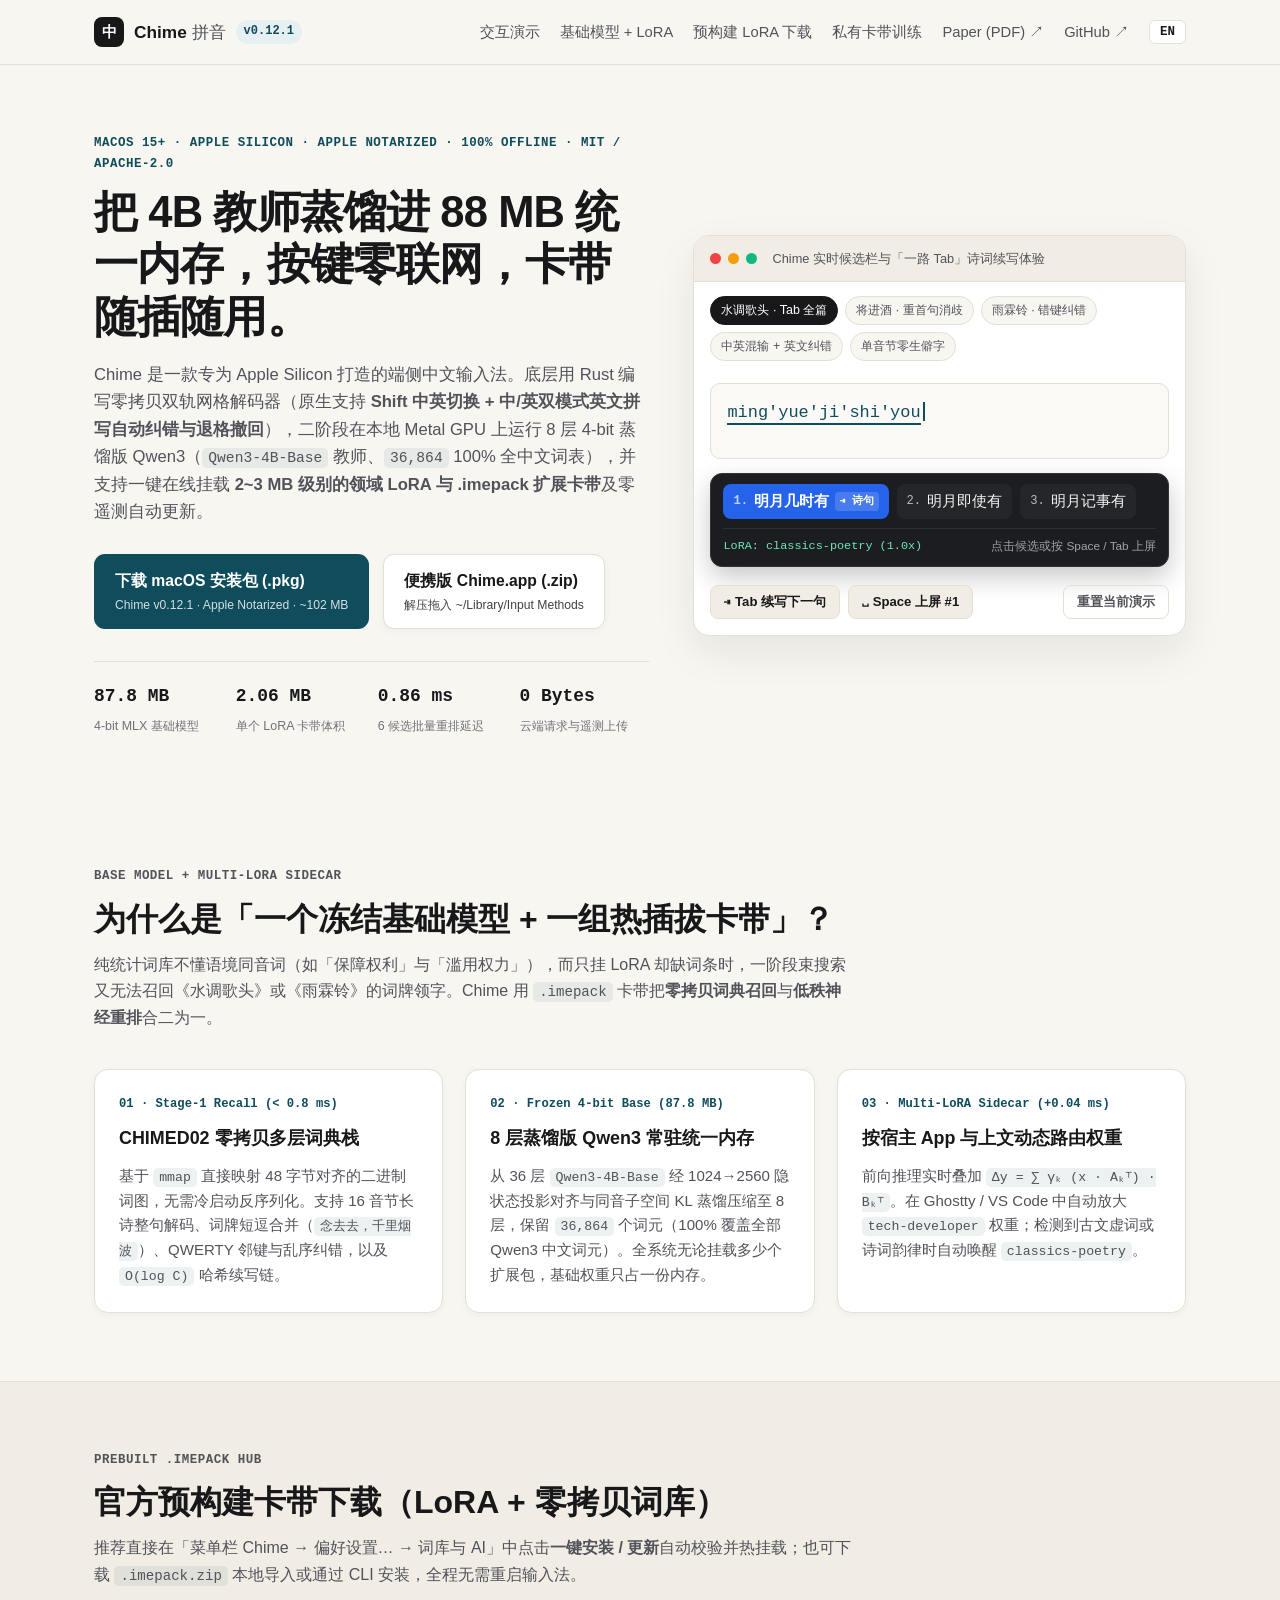
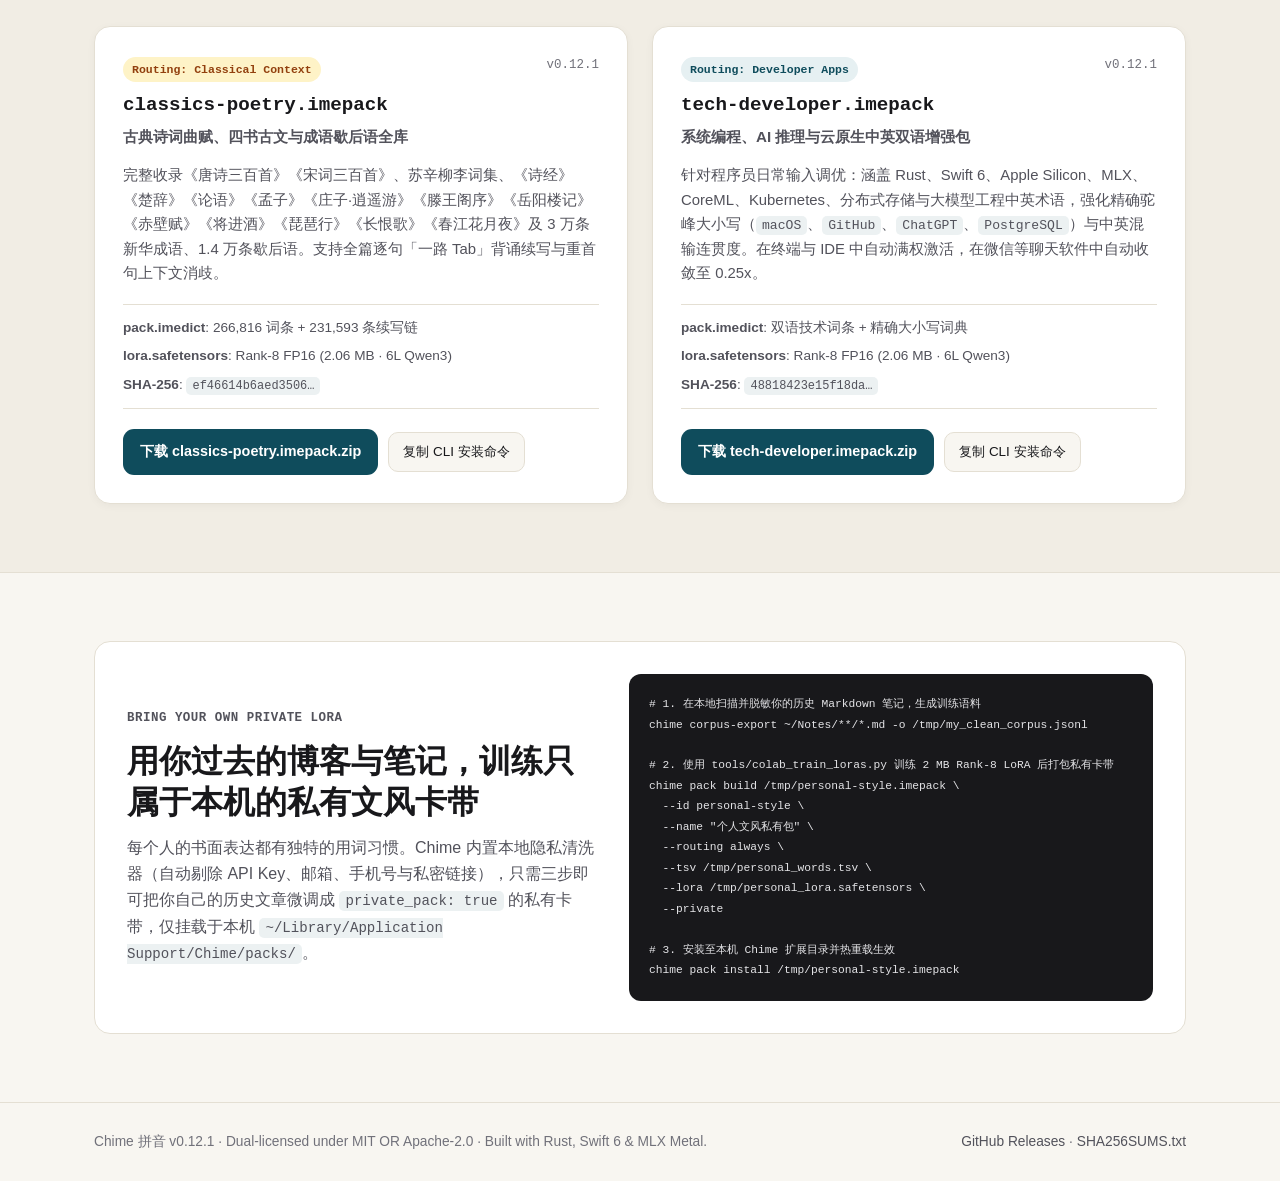
==== site/index.html @ 228d7c03 "fix: align Chime.app async Stage-2 rerank pool with CLI and prevent single-char negative feedback po" ====
<!DOCTYPE html>
<html lang="zh-CN">
<head>
  <meta charset="utf-8" />
  <meta name="viewport" content="width=device-width, initial-scale=1" />
  <title>Chime 拼音 — macOS Apple Silicon 端侧神经输入法与 LoRA 卡带中心</title>
  <meta name="description" content="100% 离线、零遥测的 macOS 15+ Apple Silicon 中文拼音输入法。88 MB 4-bit MLX Qwen3-4B 蒸馏底座（8 层 / 36,864 全中文词表）+ 热插拔 Multi-LoRA 与零拷贝 .imepack 词库卡带。" />
  <link rel="stylesheet" href="styles.css" />
</head>
<body>
  <header class="topbar">
    <div class="container topbar-inner">
      <a class="brand" href="#">
        <span class="brand-badge">中</span>
        <span class="brand-text">Chime <span class="brand-sub">拼音</span></span>
        <span class="version-pill">v0.12.1</span>
      </a>
      <nav class="nav-links">
        <a href="#demo" data-i18n="nav.demo">交互演示</a>
        <a href="#architecture" data-i18n="nav.arch">基础模型 + LoRA</a>
        <a href="#packs" data-i18n="nav.packs">预构建 LoRA 下载</a>
        <a href="#diy" data-i18n="nav.diy">私有卡带训练</a>
        <a href="chime-paper.pdf" target="_blank" rel="noopener">Paper (PDF) ↗</a>
        <a class="gh-link" id="repo-link" href="https://github.com/tyrchen/chime" target="_blank" rel="noopener">GitHub ↗</a>
        <button id="lang-toggle" class="lang-btn" type="button" aria-label="Switch language">EN</button>
      </nav>
    </div>
  </header>

  <main>
    <section class="hero">
      <div class="container hero-grid">
        <div class="hero-copy">
          <p class="eyebrow" data-i18n="hero.eyebrow">macOS 15+ · Apple Silicon · Apple Notarized · 100% Offline · MIT / Apache-2.0</p>
          <h1 data-i18n="hero.title">把 4B 教师蒸馏进 88 MB 统一内存，按键零联网，卡带随插随用。</h1>
          <p class="lead" data-i18n="hero.lead">
            Chime 是一款专为 Apple Silicon 打造的端侧中文输入法。底层用 Rust 编写零拷贝双轨网格解码器（原生支持 <strong>Shift 中英切换 + 中/英双模式英文拼写自动纠错与退格撤回</strong>），二阶段在本地 Metal GPU 上运行 8 层 4-bit 蒸馏版 Qwen3（<code>Qwen3-4B-Base</code> 教师、<code>36,864</code> 100% 全中文词表），并支持一键在线挂载 <strong>2~3 MB 级别的领域 LoRA 与 .imepack 扩展卡带</strong>及零遥测自动更新。
          </p>
          <div class="cta-row">
            <a class="btn btn-primary" id="dl-pkg" href="https://github.com/tyrchen/chime/releases/latest/download/Chime-macos-arm64.pkg">
              <span class="btn-main" data-i18n="hero.dlPkg">下载 macOS 安装包 (.pkg)</span>
              <span class="btn-meta">Chime v0.12.1 · Apple Notarized · ~102 MB</span>
            </a>
            <a class="btn btn-secondary" id="dl-zip" href="https://github.com/tyrchen/chime/releases/latest/download/Chime-macos-arm64.zip">
              <span class="btn-main" data-i18n="hero.dlZip">便携版 Chime.app (.zip)</span>
              <span class="btn-meta" data-i18n="hero.dlZipSub">解压拖入 ~/Library/Input Methods</span>
            </a>
          </div>
          <div class="metrics-strip">
            <div class="metric">
              <span class="metric-val">87.8 MB</span>
              <span class="metric-lbl" data-i18n="m.base">4-bit MLX 基础模型</span>
            </div>
            <div class="metric">
              <span class="metric-val">2.06 MB</span>
              <span class="metric-lbl" data-i18n="m.lora">单个 LoRA 卡带体积</span>
            </div>
            <div class="metric">
              <span class="metric-val">0.86 ms</span>
              <span class="metric-lbl" data-i18n="m.lat">6 候选批量重排延迟</span>
            </div>
            <div class="metric">
              <span class="metric-val">0 Bytes</span>
              <span class="metric-lbl" data-i18n="m.net">云端请求与遥测上传</span>
            </div>
          </div>
        </div>

        <div class="hero-demo-card" id="demo">
          <div class="window-bar">
            <span class="dot dot-red"></span>
            <span class="dot dot-amber"></span>
            <span class="dot dot-green"></span>
            <span class="window-title" data-i18n="demo.winTitle">Chime 实时候选栏与「一路 Tab」诗词续写体验</span>
          </div>
          <div class="preset-row">
            <button class="preset-chip active" data-preset="shuidiao" type="button">水调歌头 · Tab 全篇</button>
            <button class="preset-chip" data-preset="jiangjinjiu" type="button">将进酒 · 重首句消歧</button>
            <button class="preset-chip" data-preset="yulinling" type="button">雨霖铃 · 错键纠错</button>
            <button class="preset-chip" data-preset="codeswitch" type="button">中英混输 + 英文纠错</button>
            <button class="preset-chip" data-preset="singlegen" type="button">单音节零生僻字</button>
          </div>
          <div class="editor-surface">
            <div class="committed-line">
              <span id="demo-committed"></span><span id="demo-preedit" class="inline-preedit"></span><span class="caret"></span>
              <span id="demo-ghost-inline" class="inline-ghost"></span>
            </div>
            <div class="ime-panel" id="ime-panel">
              <div class="ime-candidates" id="ime-candidates"></div>
              <div class="ime-footer">
                <span id="ime-lora-badge" class="lora-active-pill">LoRA: classics-poetry (1.0x)</span>
                <span class="ime-hint" id="ime-hint">按 Space 上屏首项 · 按 Tab 触发诗词整句续写</span>
              </div>
            </div>
          </div>
          <div class="demo-actions">
            <button class="action-key" id="btn-tab" type="button">⇥ Tab 续写下一句</button>
            <button class="action-key" id="btn-space" type="button">␣ Space 上屏 #1</button>
            <button class="action-key subtle" id="btn-reset" type="button" data-i18n="demo.reset">重置当前演示</button>
          </div>
        </div>
      </div>
    </section>

    <section class="section" id="architecture">
      <div class="container">
        <div class="section-header">
          <p class="eyebrow" data-i18n="arch.eyebrow">Base Model + Multi-LoRA Sidecar</p>
          <h2 data-i18n="arch.title">为什么是「一个冻结基础模型 + 一组热插拔卡带」？</h2>
          <p data-i18n="arch.desc">
            纯统计词库不懂语境同音词（如「保障权利」与「滥用权力」），而只挂 LoRA 却缺词条时，一阶段束搜索又无法召回《水调歌头》或《雨霖铃》的词牌领字。Chime 用 <code>.imepack</code> 卡带把<strong>零拷贝词典召回</strong>与<strong>低秩神经重排</strong>合二为一。
          </p>
        </div>

        <div class="arch-grid">
          <article class="arch-card">
            <div class="arch-step">01 · Stage-1 Recall (&lt; 0.8 ms)</div>
            <h3 data-i18n="arch.c1Title">CHIMED02 零拷贝多层词典栈</h3>
            <p data-i18n="arch.c1Body">
              基于 <code>mmap</code> 直接映射 48 字节对齐的二进制词图，无需冷启动反序列化。支持 16 音节长诗整句解码、词牌短逗合并（<code>念去去，千里烟波</code>）、QWERTY 邻键与乱序纠错，以及 <code>O(log C)</code> 哈希续写链。
            </p>
          </article>
          <article class="arch-card">
            <div class="arch-step">02 · Frozen 4-bit Base (87.8 MB)</div>
            <h3 data-i18n="arch.c2Title">8 层蒸馏版 Qwen3 常驻统一内存</h3>
            <p data-i18n="arch.c2Body">
              从 36 层 <code>Qwen3-4B-Base</code> 经 1024→2560 隐状态投影对齐与同音子空间 KL 蒸馏压缩至 8 层，保留 <code>36,864</code> 个词元（100% 覆盖全部 Qwen3 中文词元）。全系统无论挂载多少个扩展包，基础权重只占一份内存。
            </p>
          </article>
          <article class="arch-card">
            <div class="arch-step">03 · Multi-LoRA Sidecar (+0.04 ms)</div>
            <h3 data-i18n="arch.c3Title">按宿主 App 与上文动态路由权重</h3>
            <p data-i18n="arch.c3Body">
              前向推理实时叠加 <code>Δy = ∑ γₖ (x · Aₖᵀ) · Bₖᵀ</code>。在 Ghostty / VS Code 中自动放大 <code>tech-developer</code> 权重；检测到古文虚词或诗词韵律时自动唤醒 <code>classics-poetry</code>。
            </p>
          </article>
        </div>
      </div>
    </section>

    <section class="section section-alt" id="packs">
      <div class="container">
        <div class="section-header">
          <p class="eyebrow" data-i18n="packs.eyebrow">Prebuilt .imepack Hub</p>
          <h2 data-i18n="packs.title">官方预构建卡带下载（LoRA + 零拷贝词库）</h2>
          <p data-i18n="packs.desc">
            推荐直接在「菜单栏 Chime → 偏好设置… → 词库与 AI」中点击<strong>一键安装 / 更新</strong>自动校验并热挂载；也可下载 <code>.imepack.zip</code> 本地导入或通过 CLI 安装，全程无需重启输入法。
          </p>
        </div>

        <div class="pack-grid">
          <article class="pack-card">
            <div class="pack-top">
              <div>
                <span class="routing-tag routing-classical">Routing: Classical Context</span>
                <h3>classics-poetry.imepack</h3>
                <p class="pack-subtitle" data-i18n="p1.sub">古典诗词曲赋、四书古文与成语歇后语全库</p>
              </div>
              <span class="pack-version">v0.12.1</span>
            </div>
            <p class="pack-body" data-i18n="p1.body">
              完整收录《唐诗三百首》《宋词三百首》、苏辛柳李词集、《诗经》《楚辞》《论语》《孟子》《庄子·逍遥游》《滕王阁序》《岳阳楼记》《赤壁赋》《将进酒》《琵琶行》《长恨歌》《春江花月夜》及 3 万条新华成语、1.4 万条歇后语。支持全篇逐句「一路 Tab」背诵续写与重首句上下文消歧。
            </p>
            <ul class="pack-specs">
              <li><strong>pack.imedict</strong>: 266,816 词条 + 231,593 条续写链</li>
              <li><strong>lora.safetensors</strong>: Rank-8 FP16 (2.06 MB · 6L Qwen3)</li>
              <li><strong>SHA-256</strong>: <code id="sha-classics">见发布页 SHA256SUMS.txt</code></li>
            </ul>
            <div class="pack-footer">
              <a class="btn btn-primary btn-sm" href="https://github.com/tyrchen/chime/releases/latest/download/classics-poetry.imepack.zip" data-i18n="packs.dlClassics">
                下载 classics-poetry.imepack.zip
              </a>
              <button class="copy-cmd-btn" data-cmd="chime pack install ~/Downloads/classics-poetry.imepack.zip" type="button">复制 CLI 安装命令</button>
            </div>
          </article>

          <article class="pack-card">
            <div class="pack-top">
              <div>
                <span class="routing-tag routing-dev">Routing: Developer Apps</span>
                <h3>tech-developer.imepack</h3>
                <p class="pack-subtitle" data-i18n="p2.sub">系统编程、AI 推理与云原生中英双语增强包</p>
              </div>
              <span class="pack-version">v0.12.1</span>
            </div>
            <p class="pack-body" data-i18n="p2.body">
              针对程序员日常输入调优：涵盖 Rust、Swift 6、Apple Silicon、MLX、CoreML、Kubernetes、分布式存储与大模型工程中英术语，强化精确驼峰大小写（<code>macOS</code>、<code>GitHub</code>、<code>ChatGPT</code>、<code>PostgreSQL</code>）与中英混输连贯度。在终端与 IDE 中自动满权激活，在微信等聊天软件中自动收敛至 0.25x。
            </p>
            <ul class="pack-specs">
              <li><strong>pack.imedict</strong>: 双语技术词条 + 精确大小写词典</li>
              <li><strong>lora.safetensors</strong>: Rank-8 FP16 (2.06 MB · 6L Qwen3)</li>
              <li><strong>SHA-256</strong>: <code id="sha-tech">见发布页 SHA256SUMS.txt</code></li>
            </ul>
            <div class="pack-footer">
              <a class="btn btn-primary btn-sm" href="https://github.com/tyrchen/chime/releases/latest/download/tech-developer.imepack.zip" data-i18n="packs.dlTech">
                下载 tech-developer.imepack.zip
              </a>
              <button class="copy-cmd-btn" data-cmd="chime pack install ~/Downloads/tech-developer.imepack.zip" type="button">复制 CLI 安装命令</button>
            </div>
          </article>
        </div>
      </div>
    </section>

    <section class="section" id="diy">
      <div class="container">
        <div class="diy-box">
          <div class="diy-copy">
            <p class="eyebrow" data-i18n="diy.eyebrow">Bring Your Own Private LoRA</p>
            <h2 data-i18n="diy.title">用你过去的博客与笔记，训练只属于本机的私有文风卡带</h2>
            <p data-i18n="diy.desc">
              每个人的书面表达都有独特的用词习惯。Chime 内置本地隐私清洗器（自动剔除 API Key、邮箱、手机号与私密链接），只需三步即可把你自己的历史文章微调成 <code>private_pack: true</code> 的私有卡带，仅挂载于本机 <code>~/Library/Application Support/Chime/packs/</code>。
            </p>
          </div>
          <pre class="code-block"><code># 1. 在本地扫描并脱敏你的历史 Markdown 笔记，生成训练语料
chime corpus-export ~/Notes/**/*.md -o /tmp/my_clean_corpus.jsonl

# 2. 使用 tools/colab_train_loras.py 训练 2 MB Rank-8 LoRA 后打包私有卡带
chime pack build /tmp/personal-style.imepack \
  --id personal-style \
  --name "个人文风私有包" \
  --routing always \
  --tsv /tmp/personal_words.tsv \
  --lora /tmp/personal_lora.safetensors \
  --private

# 3. 安装至本机 Chime 扩展目录并热重载生效
chime pack install /tmp/personal-style.imepack</code></pre>
        </div>
      </div>
    </section>
  </main>

  <footer class="footer">
    <div class="container footer-inner">
      <p>Chime 拼音 v0.12.1 · Dual-licensed under MIT OR Apache-2.0 · Built with Rust, Swift 6 &amp; MLX Metal.</p>
      <p class="footer-links">
        <a href="https://github.com/tyrchen/chime/releases" target="_blank" rel="noopener">GitHub Releases</a>
        <span>·</span>
        <a href="https://github.com/tyrchen/chime/releases/latest/download/SHA256SUMS.txt" target="_blank" rel="noopener">SHA256SUMS.txt</a>
      </p>
    </div>
  </footer>

  <script src="app.js"></script>
</body>
</html>
---- site/styles.css ----
:root {
  --bg: #f8f6f1;
  --surface: #ffffff;
  --surface-alt: #f1ede4;
  --ink: #18181b;
  --ink-muted: #52525b;
  --ink-faint: #71717a;
  --border: #e4dfd3;
  --accent: #0f4c5c;
  --accent-hover: #0a3844;
  --accent-soft: #e6f0f2;
  --amber-soft: #fef3c7;
  --amber-ink: #92400e;
  --panel-bg: #1c1d21;
  --panel-border: #32343c;
  --panel-hi: #2563eb;
  --radius: 14px;
  --shadow-sm: 0 2px 8px rgba(24, 24, 27, 0.04);
  --shadow-md: 0 16px 40px rgba(24, 24, 27, 0.08);
  --font-sans: -apple-system, BlinkMacSystemFont, "PingFang SC", "Hiragino Sans GB", "Noto Sans CJK SC", "Inter", sans-serif;
  --font-mono: ui-monospace, "SF Mono", Menlo, Monaco, Consolas, monospace;
}

* {
  box-sizing: border-box;
  margin: 0;
  padding: 0;
}

html {
  scroll-behavior: smooth;
}

body {
  font-family: var(--font-sans);
  background: var(--bg);
  color: var(--ink);
  line-height: 1.65;
  -webkit-font-smoothing: antialiased;
}

.container {
  max-width: 1140px;
  margin: 0 auto;
  padding: 0 24px;
}

/* Header */
.topbar {
  position: sticky;
  top: 0;
  z-index: 40;
  background: rgba(248, 246, 241, 0.88);
  backdrop-filter: blur(14px);
  border-bottom: 1px solid var(--border);
}

.topbar-inner {
  display: flex;
  align-items: center;
  justify-content: space-between;
  height: 64px;
}

.brand {
  display: inline-flex;
  align-items: center;
  gap: 10px;
  text-decoration: none;
  color: var(--ink);
  font-weight: 700;
  font-size: 1.08rem;
}

.brand-badge {
  display: inline-flex;
  align-items: center;
  justify-content: center;
  width: 30px;
  height: 30px;
  border-radius: 8px;
  background: var(--ink);
  color: #fff;
  font-size: 0.92rem;
  font-weight: 600;
}

.brand-sub {
  font-weight: 500;
  color: var(--ink-muted);
}

.version-pill {
  font-family: var(--font-mono);
  font-size: 0.75rem;
  font-weight: 600;
  padding: 2px 8px;
  border-radius: 999px;
  background: var(--accent-soft);
  color: var(--accent);
}

.nav-links {
  display: flex;
  align-items: center;
  gap: 20px;
}

.nav-links a {
  text-decoration: none;
  color: var(--ink-muted);
  font-size: 0.92rem;
  font-weight: 500;
  transition: color 0.15s ease;
}

.nav-links a:hover {
  color: var(--ink);
}

.lang-btn {
  font-family: var(--font-mono);
  font-size: 0.78rem;
  font-weight: 600;
  padding: 4px 10px;
  border-radius: 6px;
  border: 1px solid var(--border);
  background: var(--surface);
  color: var(--ink);
  cursor: pointer;
}

/* Hero */
.hero {
  padding: 68px 0 60px;
}

.hero-grid {
  display: grid;
  grid-template-columns: 1.06fr 0.94fr;
  gap: 44px;
  align-items: center;
}

.eyebrow {
  font-family: var(--font-mono);
  font-size: 0.78rem;
  letter-spacing: 0.04em;
  text-transform: uppercase;
  color: var(--accent);
  font-weight: 600;
  margin-bottom: 12px;
}

h1 {
  font-size: clamp(2rem, 3.4vw, 2.75rem);
  line-height: 1.2;
  letter-spacing: -0.02em;
  margin-bottom: 18px;
}

.lead {
  font-size: 1.04rem;
  color: var(--ink-muted);
  margin-bottom: 28px;
}

.cta-row {
  display: flex;
  flex-wrap: wrap;
  gap: 14px;
  margin-bottom: 32px;
}

.btn {
  display: inline-flex;
  flex-direction: column;
  align-items: flex-start;
  text-decoration: none;
  padding: 13px 20px;
  border-radius: 11px;
  transition: transform 0.12s ease, background-color 0.15s ease;
  border: 1px solid transparent;
}

.btn:hover {
  transform: translateY(-1px);
}

.btn-primary {
  background: var(--accent);
  color: #ffffff;
}

.btn-primary:hover {
  background: var(--accent-hover);
}

.btn-secondary {
  background: var(--surface);
  color: var(--ink);
  border-color: var(--border);
  box-shadow: var(--shadow-sm);
}

.btn-sm {
  padding: 10px 16px;
  font-size: 0.9rem;
  font-weight: 600;
}

.btn-main {
  font-weight: 600;
  font-size: 0.98rem;
}

.btn-meta {
  font-size: 0.76rem;
  opacity: 0.82;
  margin-top: 2px;
}

.metrics-strip {
  display: grid;
  grid-template-columns: repeat(4, 1fr);
  gap: 12px;
  padding-top: 20px;
  border-top: 1px solid var(--border);
}

.metric-val {
  display: block;
  font-family: var(--font-mono);
  font-size: 1.12rem;
  font-weight: 700;
  color: var(--ink);
}

.metric-lbl {
  font-size: 0.78rem;
  color: var(--ink-faint);
}

/* Interactive Demo Card */
.hero-demo-card {
  background: var(--surface);
  border: 1px solid var(--border);
  border-radius: 16px;
  box-shadow: var(--shadow-md);
  overflow: hidden;
}

.window-bar {
  display: flex;
  align-items: center;
  gap: 7px;
  padding: 12px 16px;
  background: var(--surface-alt);
  border-bottom: 1px solid var(--border);
}

.dot {
  width: 11px;
  height: 11px;
  border-radius: 50%;
}

.dot-red { background: #ef4444; }
.dot-amber { background: #f59e0b; }
.dot-green { background: #10b981; }

.window-title {
  margin-left: 8px;
  font-size: 0.8rem;
  color: var(--ink-muted);
  font-weight: 500;
}

.preset-row {
  display: flex;
  flex-wrap: wrap;
  gap: 7px;
  padding: 14px 16px 8px;
}

.preset-chip {
  font-size: 0.78rem;
  padding: 5px 10px;
  border-radius: 999px;
  border: 1px solid var(--border);
  background: var(--bg);
  color: var(--ink-muted);
  cursor: pointer;
  font-weight: 500;
}

.preset-chip.active {
  background: var(--ink);
  color: #fff;
  border-color: var(--ink);
}

.editor-surface {
  padding: 14px 16px 18px;
}

.committed-line {
  min-height: 76px;
  padding: 14px 16px;
  border-radius: 10px;
  background: #faf9f6;
  border: 1px solid var(--border);
  font-size: 1.06rem;
  line-height: 1.7;
  margin-bottom: 14px;
}

.inline-preedit {
  font-family: var(--font-mono);
  color: var(--accent);
  border-bottom: 2px solid var(--accent);
  padding-bottom: 1px;
}

.caret {
  display: inline-block;
  width: 2px;
  height: 1.1em;
  background: var(--accent);
  vertical-align: text-bottom;
  margin-left: 2px;
  animation: blink 1.05s steps(2, start) infinite;
}

@keyframes blink {
  to { visibility: hidden; }
}

.inline-ghost {
  color: #9ca3af;
  font-size: 0.96rem;
  margin-left: 4px;
}

/* Native-style dark macOS candidate panel */
.ime-panel {
  background: var(--panel-bg);
  border: 1px solid var(--panel-border);
  border-radius: 12px;
  padding: 10px 12px;
  color: #f4f4f5;
  box-shadow: 0 10px 26px rgba(0, 0, 0, 0.22);
}

.ime-candidates {
  display: flex;
  flex-wrap: wrap;
  gap: 8px;
  align-items: center;
}

.cand-pill {
  display: inline-flex;
  align-items: center;
  gap: 6px;
  padding: 5px 10px;
  border-radius: 8px;
  font-size: 0.94rem;
  background: rgba(255, 255, 255, 0.04);
}

.cand-pill.active {
  background: var(--panel-hi);
  color: #ffffff;
  font-weight: 600;
}

.cand-idx {
  font-family: var(--font-mono);
  font-size: 0.76rem;
  opacity: 0.72;
}

.cand-tag {
  font-family: var(--font-mono);
  font-size: 0.68rem;
  padding: 1px 5px;
  border-radius: 4px;
  background: rgba(255, 255, 255, 0.16);
}

.ime-footer {
  display: flex;
  justify-content: space-between;
  align-items: center;
  margin-top: 9px;
  padding-top: 8px;
  border-top: 1px solid rgba(255, 255, 255, 0.08);
  font-size: 0.74rem;
  color: #a1a1aa;
}

.lora-active-pill {
  font-family: var(--font-mono);
  color: #6ee7b7;
}

.demo-actions {
  display: flex;
  gap: 8px;
  padding: 0 16px 16px;
}

.action-key {
  font-family: var(--font-sans);
  font-size: 0.82rem;
  font-weight: 600;
  padding: 7px 13px;
  border-radius: 8px;
  border: 1px solid var(--border);
  background: var(--surface-alt);
  color: var(--ink);
  cursor: pointer;
}

.action-key:hover {
  background: #e5dfd2;
}

.action-key.subtle {
  margin-left: auto;
  background: transparent;
  color: var(--ink-muted);
}

/* Sections */
.section {
  padding: 68px 0;
}

.section-alt {
  background: var(--surface-alt);
  border-top: 1px solid var(--border);
  border-bottom: 1px solid var(--border);
}

.section-header {
  max-width: 760px;
  margin-bottom: 38px;
}

h2 {
  font-size: clamp(1.55rem, 2.5vw, 2.05rem);
  line-height: 1.28;
  margin-bottom: 12px;
}

.section-header p {
  color: var(--ink-muted);
}

code {
  font-family: var(--font-mono);
  font-size: 0.88em;
  background: rgba(15, 76, 92, 0.08);
  padding: 2px 6px;
  border-radius: 5px;
}

.arch-grid {
  display: grid;
  grid-template-columns: repeat(3, 1fr);
  gap: 22px;
}

.arch-card {
  background: var(--surface);
  border: 1px solid var(--border);
  border-radius: var(--radius);
  padding: 24px;
  box-shadow: var(--shadow-sm);
}

.arch-step {
  font-family: var(--font-mono);
  font-size: 0.76rem;
  font-weight: 600;
  color: var(--accent);
  margin-bottom: 10px;
}

.arch-card h3 {
  font-size: 1.12rem;
  margin-bottom: 10px;
}

.arch-card p {
  font-size: 0.94rem;
  color: var(--ink-muted);
}

/* Pack Hub */
.pack-grid {
  display: grid;
  grid-template-columns: repeat(2, 1fr);
  gap: 24px;
}

.pack-card {
  background: var(--surface);
  border: 1px solid var(--border);
  border-radius: 16px;
  padding: 28px;
  display: flex;
  flex-direction: column;
  justify-content: space-between;
  box-shadow: var(--shadow-sm);
}

.pack-top {
  display: flex;
  justify-content: space-between;
  align-items: flex-start;
  margin-bottom: 14px;
}

.routing-tag {
  display: inline-block;
  font-family: var(--font-mono);
  font-size: 0.72rem;
  font-weight: 600;
  padding: 3px 9px;
  border-radius: 999px;
  margin-bottom: 8px;
}

.routing-classical {
  background: var(--amber-soft);
  color: var(--amber-ink);
}

.routing-dev {
  background: var(--accent-soft);
  color: var(--accent);
}

.pack-card h3 {
  font-family: var(--font-mono);
  font-size: 1.2rem;
}

.pack-subtitle {
  font-size: 0.95rem;
  font-weight: 600;
  color: var(--ink-muted);
  margin-top: 2px;
}

.pack-version {
  font-family: var(--font-mono);
  font-size: 0.78rem;
  color: var(--ink-faint);
}

.pack-body {
  font-size: 0.93rem;
  color: var(--ink-muted);
  margin-bottom: 18px;
}

.pack-specs {
  list-style: none;
  border-top: 1px solid var(--border);
  border-bottom: 1px solid var(--border);
  padding: 12px 0;
  margin-bottom: 20px;
  font-size: 0.85rem;
  color: var(--ink-muted);
}

.pack-specs li + li {
  margin-top: 6px;
}

.pack-footer {
  display: flex;
  flex-wrap: wrap;
  gap: 10px;
  align-items: center;
}

.copy-cmd-btn {
  font-family: var(--font-sans);
  font-size: 0.84rem;
  font-weight: 500;
  padding: 10px 14px;
  border-radius: 10px;
  border: 1px solid var(--border);
  background: var(--bg);
  color: var(--ink);
  cursor: pointer;
}

/* DIY Box */
.diy-box {
  background: var(--surface);
  border: 1px solid var(--border);
  border-radius: 16px;
  padding: 32px;
  display: grid;
  grid-template-columns: 0.95fr 1.05fr;
  gap: 28px;
  align-items: center;
}

.diy-copy p {
  color: var(--ink-muted);
}

.code-block {
  background: #18181b;
  color: #e4e4e7;
  padding: 20px;
  border-radius: 12px;
  overflow-x: auto;
  font-family: var(--font-mono);
  font-size: 0.8rem;
  line-height: 1.6;
}

.code-block code {
  background: none;
  padding: 0;
  color: inherit;
}

.footer {
  border-top: 1px solid var(--border);
  padding: 28px 0;
  font-size: 0.86rem;
  color: var(--ink-faint);
}

.footer-inner {
  display: flex;
  justify-content: space-between;
  flex-wrap: wrap;
  gap: 12px;
}

.footer-links a {
  color: var(--ink-muted);
  text-decoration: none;
}

@media (max-width: 920px) {
  .hero-grid,
  .arch-grid,
  .pack-grid,
  .diy-box {
    grid-template-columns: 1fr;
  }
  .metrics-strip {
    grid-template-columns: repeat(2, 1fr);
  }
  .nav-links a:not(.gh-link) {
    display: none;
  }
}
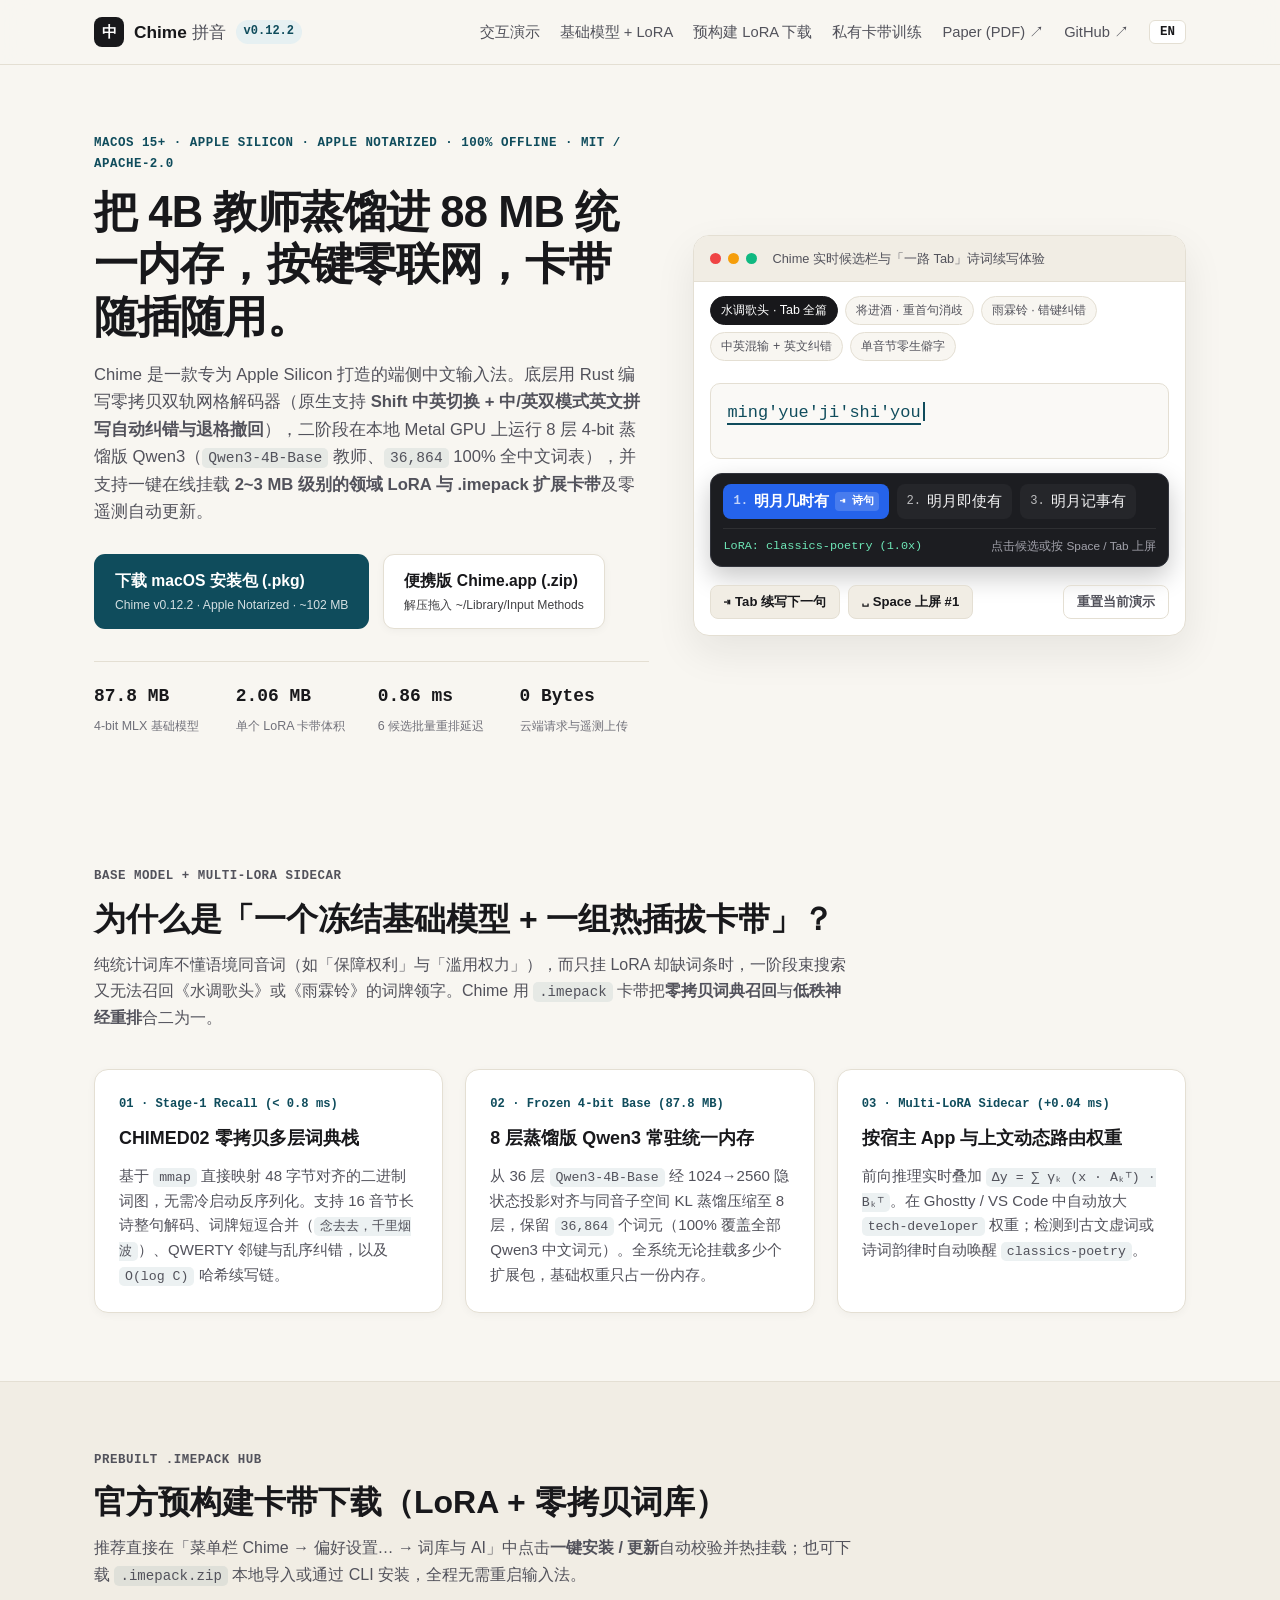
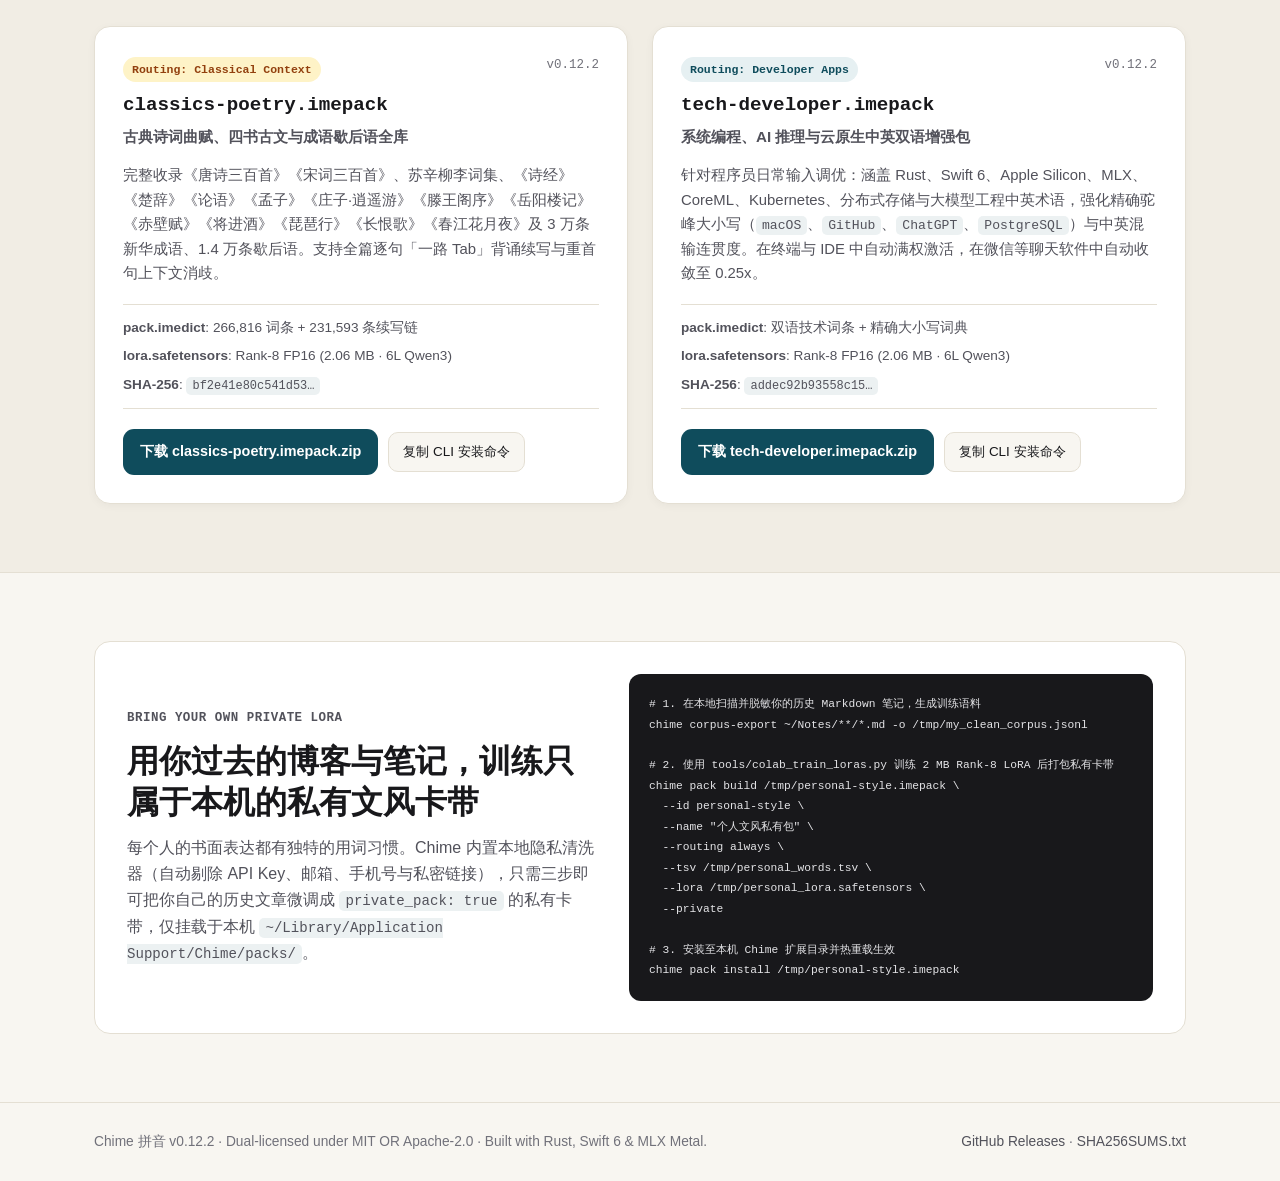
==== commit 1ce410e3: "fix: coalesce async GPU rerank queue, bound internal habit boost, and allow classifier-NP adverbs (v" ====
--- a/site/index.html
+++ b/site/index.html
@@ -13,7 +13,7 @@
       <a class="brand" href="#">
         <span class="brand-badge">中</span>
         <span class="brand-text">Chime <span class="brand-sub">拼音</span></span>
-        <span class="version-pill">v0.12.1</span>
+        <span class="version-pill">v0.12.2</span>
       </a>
       <nav class="nav-links">
         <a href="#demo" data-i18n="nav.demo">交互演示</a>
@@ -39,7 +39,7 @@
           <div class="cta-row">
             <a class="btn btn-primary" id="dl-pkg" href="https://github.com/tyrchen/chime/releases/latest/download/Chime-macos-arm64.pkg">
               <span class="btn-main" data-i18n="hero.dlPkg">下载 macOS 安装包 (.pkg)</span>
-              <span class="btn-meta">Chime v0.12.1 · Apple Notarized · ~102 MB</span>
+              <span class="btn-meta">Chime v0.12.2 · Apple Notarized · ~102 MB</span>
             </a>
             <a class="btn btn-secondary" id="dl-zip" href="https://github.com/tyrchen/chime/releases/latest/download/Chime-macos-arm64.zip">
               <span class="btn-main" data-i18n="hero.dlZip">便携版 Chime.app (.zip)</span>
@@ -156,7 +156,7 @@
                 <h3>classics-poetry.imepack</h3>
                 <p class="pack-subtitle" data-i18n="p1.sub">古典诗词曲赋、四书古文与成语歇后语全库</p>
               </div>
-              <span class="pack-version">v0.12.1</span>
+              <span class="pack-version">v0.12.2</span>
             </div>
             <p class="pack-body" data-i18n="p1.body">
               完整收录《唐诗三百首》《宋词三百首》、苏辛柳李词集、《诗经》《楚辞》《论语》《孟子》《庄子·逍遥游》《滕王阁序》《岳阳楼记》《赤壁赋》《将进酒》《琵琶行》《长恨歌》《春江花月夜》及 3 万条新华成语、1.4 万条歇后语。支持全篇逐句「一路 Tab」背诵续写与重首句上下文消歧。
@@ -181,7 +181,7 @@
                 <h3>tech-developer.imepack</h3>
                 <p class="pack-subtitle" data-i18n="p2.sub">系统编程、AI 推理与云原生中英双语增强包</p>
               </div>
-              <span class="pack-version">v0.12.1</span>
+              <span class="pack-version">v0.12.2</span>
             </div>
             <p class="pack-body" data-i18n="p2.body">
               针对程序员日常输入调优：涵盖 Rust、Swift 6、Apple Silicon、MLX、CoreML、Kubernetes、分布式存储与大模型工程中英术语，强化精确驼峰大小写（<code>macOS</code>、<code>GitHub</code>、<code>ChatGPT</code>、<code>PostgreSQL</code>）与中英混输连贯度。在终端与 IDE 中自动满权激活，在微信等聊天软件中自动收敛至 0.25x。
@@ -233,7 +233,7 @@
 
   <footer class="footer">
     <div class="container footer-inner">
-      <p>Chime 拼音 v0.12.1 · Dual-licensed under MIT OR Apache-2.0 · Built with Rust, Swift 6 &amp; MLX Metal.</p>
+      <p>Chime 拼音 v0.12.2 · Dual-licensed under MIT OR Apache-2.0 · Built with Rust, Swift 6 &amp; MLX Metal.</p>
       <p class="footer-links">
         <a href="https://github.com/tyrchen/chime/releases" target="_blank" rel="noopener">GitHub Releases</a>
         <span>·</span>
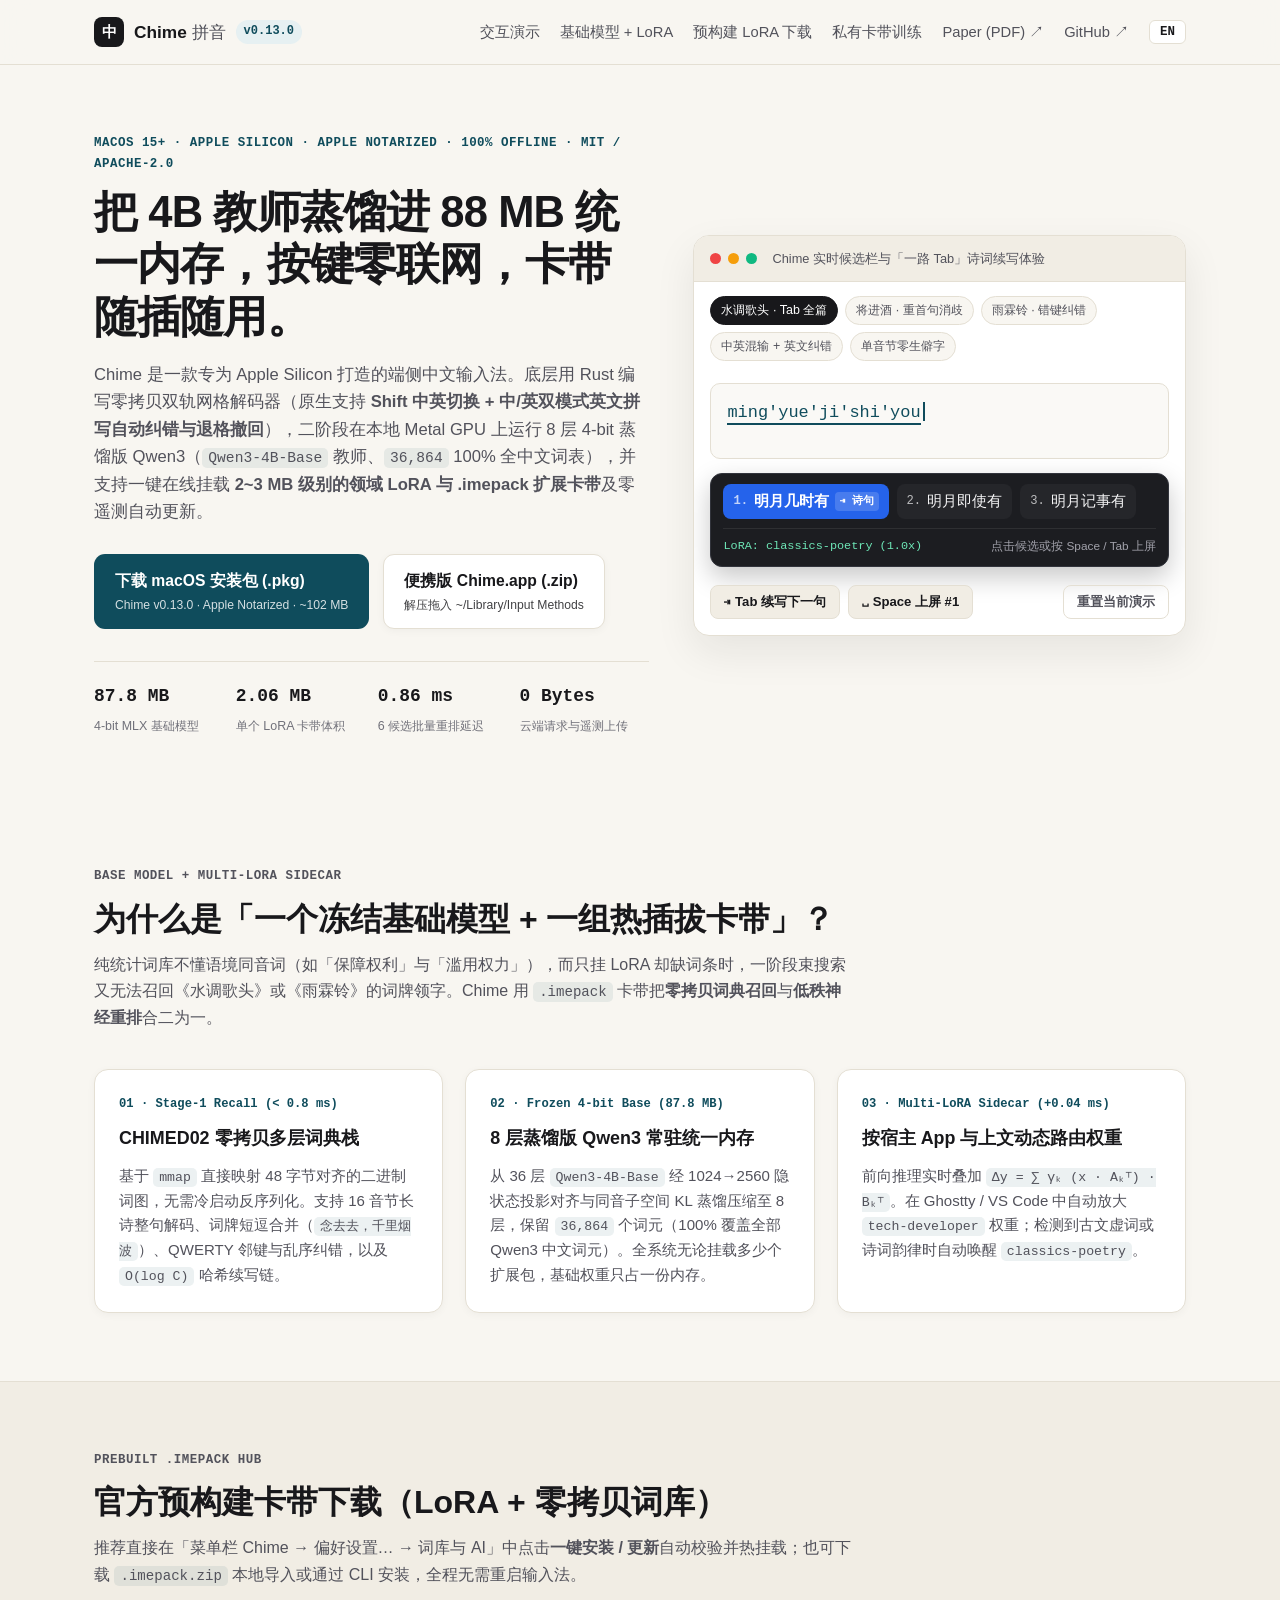
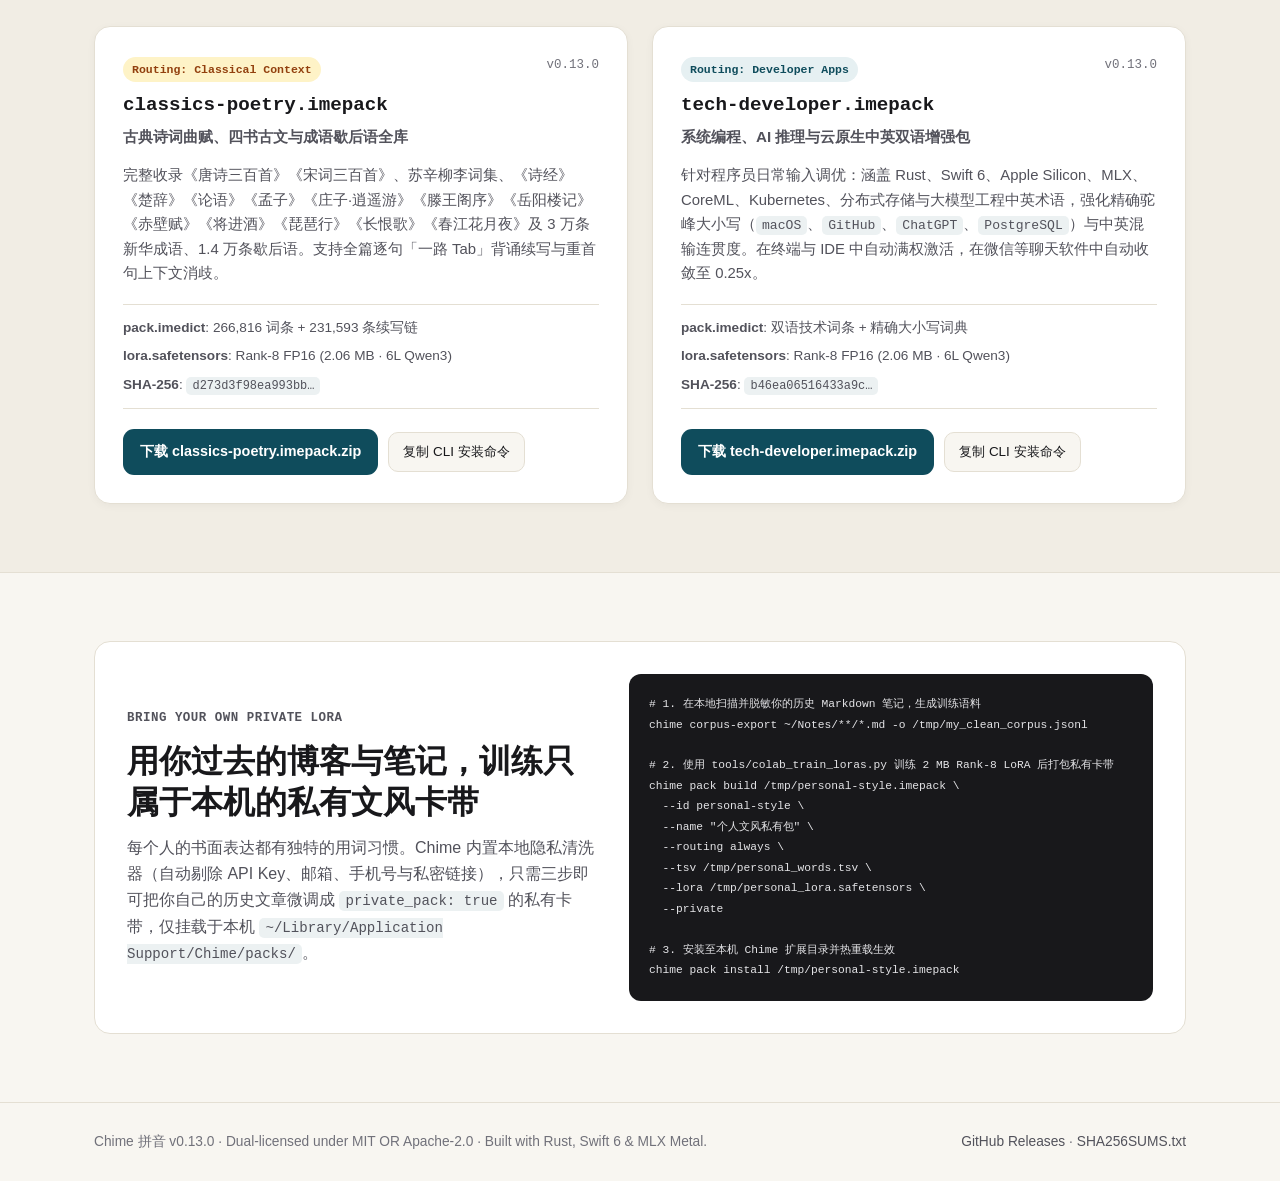
==== commit 68d09005: "feat: ship Route A first-principles constrained neural beam decoder (v0.13.0) - Implement Route A sy" ====
--- a/site/index.html
+++ b/site/index.html
@@ -13,7 +13,7 @@
       <a class="brand" href="#">
         <span class="brand-badge">中</span>
         <span class="brand-text">Chime <span class="brand-sub">拼音</span></span>
-        <span class="version-pill">v0.12.2</span>
+        <span class="version-pill">v0.13.0</span>
       </a>
       <nav class="nav-links">
         <a href="#demo" data-i18n="nav.demo">交互演示</a>
@@ -39,7 +39,7 @@
           <div class="cta-row">
             <a class="btn btn-primary" id="dl-pkg" href="https://github.com/tyrchen/chime/releases/latest/download/Chime-macos-arm64.pkg">
               <span class="btn-main" data-i18n="hero.dlPkg">下载 macOS 安装包 (.pkg)</span>
-              <span class="btn-meta">Chime v0.12.2 · Apple Notarized · ~102 MB</span>
+              <span class="btn-meta">Chime v0.13.0 · Apple Notarized · ~102 MB</span>
             </a>
             <a class="btn btn-secondary" id="dl-zip" href="https://github.com/tyrchen/chime/releases/latest/download/Chime-macos-arm64.zip">
               <span class="btn-main" data-i18n="hero.dlZip">便携版 Chime.app (.zip)</span>
@@ -156,7 +156,7 @@
                 <h3>classics-poetry.imepack</h3>
                 <p class="pack-subtitle" data-i18n="p1.sub">古典诗词曲赋、四书古文与成语歇后语全库</p>
               </div>
-              <span class="pack-version">v0.12.2</span>
+              <span class="pack-version">v0.13.0</span>
             </div>
             <p class="pack-body" data-i18n="p1.body">
               完整收录《唐诗三百首》《宋词三百首》、苏辛柳李词集、《诗经》《楚辞》《论语》《孟子》《庄子·逍遥游》《滕王阁序》《岳阳楼记》《赤壁赋》《将进酒》《琵琶行》《长恨歌》《春江花月夜》及 3 万条新华成语、1.4 万条歇后语。支持全篇逐句「一路 Tab」背诵续写与重首句上下文消歧。
@@ -181,7 +181,7 @@
                 <h3>tech-developer.imepack</h3>
                 <p class="pack-subtitle" data-i18n="p2.sub">系统编程、AI 推理与云原生中英双语增强包</p>
               </div>
-              <span class="pack-version">v0.12.2</span>
+              <span class="pack-version">v0.13.0</span>
             </div>
             <p class="pack-body" data-i18n="p2.body">
               针对程序员日常输入调优：涵盖 Rust、Swift 6、Apple Silicon、MLX、CoreML、Kubernetes、分布式存储与大模型工程中英术语，强化精确驼峰大小写（<code>macOS</code>、<code>GitHub</code>、<code>ChatGPT</code>、<code>PostgreSQL</code>）与中英混输连贯度。在终端与 IDE 中自动满权激活，在微信等聊天软件中自动收敛至 0.25x。
@@ -233,7 +233,7 @@
 
   <footer class="footer">
     <div class="container footer-inner">
-      <p>Chime 拼音 v0.12.2 · Dual-licensed under MIT OR Apache-2.0 · Built with Rust, Swift 6 &amp; MLX Metal.</p>
+      <p>Chime 拼音 v0.13.0 · Dual-licensed under MIT OR Apache-2.0 · Built with Rust, Swift 6 &amp; MLX Metal.</p>
       <p class="footer-links">
         <a href="https://github.com/tyrchen/chime/releases" target="_blank" rel="noopener">GitHub Releases</a>
         <span>·</span>
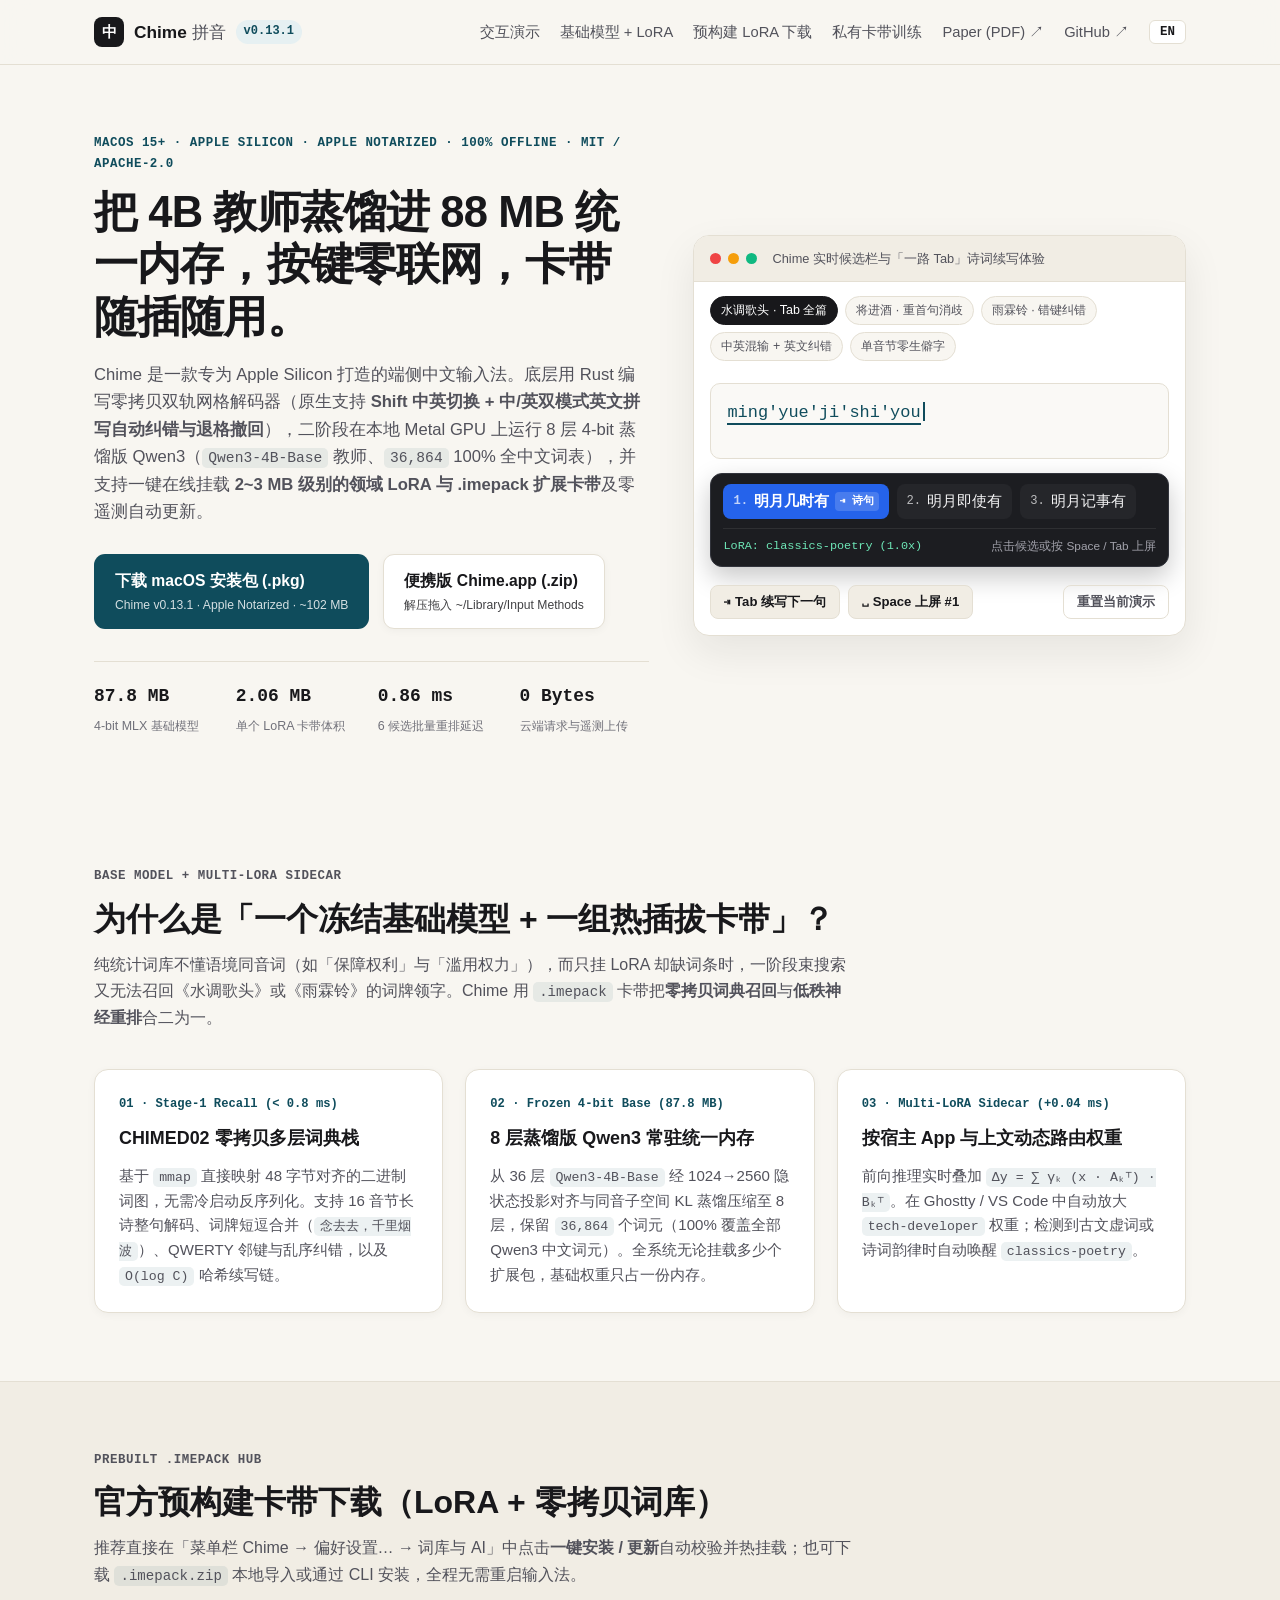
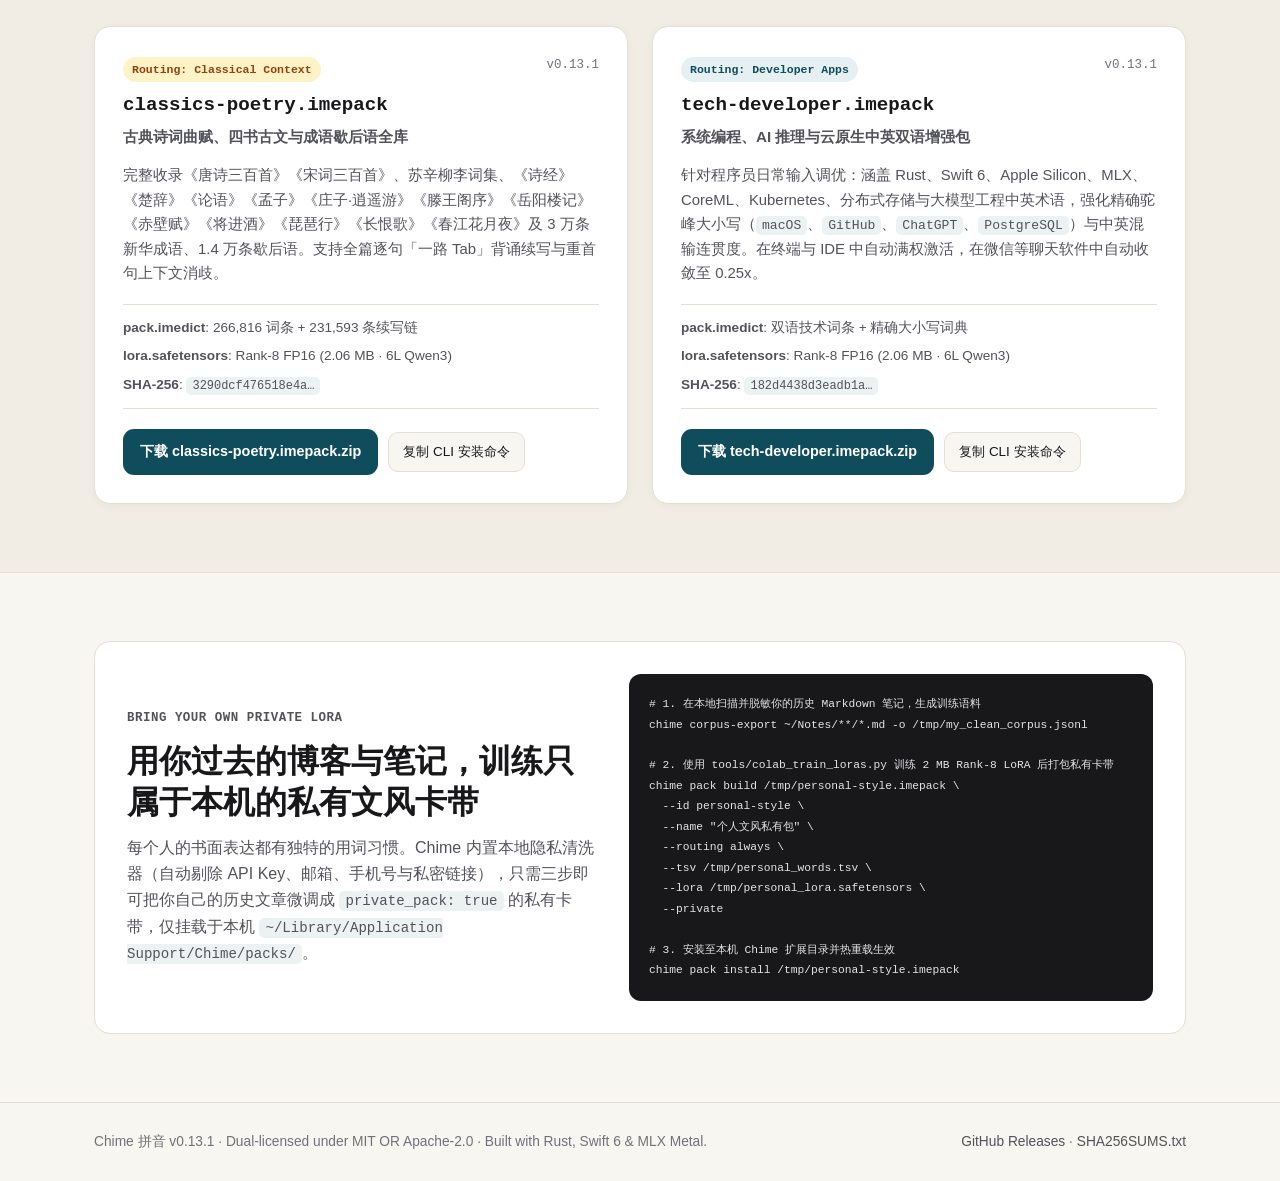
==== commit eeb2dbeb: "perf: eliminate Route A keystroke latency and release v0.13.1" ====
--- a/site/index.html
+++ b/site/index.html
@@ -13,7 +13,7 @@
       <a class="brand" href="#">
         <span class="brand-badge">中</span>
         <span class="brand-text">Chime <span class="brand-sub">拼音</span></span>
-        <span class="version-pill">v0.13.0</span>
+        <span class="version-pill">v0.13.1</span>
       </a>
       <nav class="nav-links">
         <a href="#demo" data-i18n="nav.demo">交互演示</a>
@@ -39,7 +39,7 @@
           <div class="cta-row">
             <a class="btn btn-primary" id="dl-pkg" href="https://github.com/tyrchen/chime/releases/latest/download/Chime-macos-arm64.pkg">
               <span class="btn-main" data-i18n="hero.dlPkg">下载 macOS 安装包 (.pkg)</span>
-              <span class="btn-meta">Chime v0.13.0 · Apple Notarized · ~102 MB</span>
+              <span class="btn-meta">Chime v0.13.1 · Apple Notarized · ~102 MB</span>
             </a>
             <a class="btn btn-secondary" id="dl-zip" href="https://github.com/tyrchen/chime/releases/latest/download/Chime-macos-arm64.zip">
               <span class="btn-main" data-i18n="hero.dlZip">便携版 Chime.app (.zip)</span>
@@ -156,7 +156,7 @@
                 <h3>classics-poetry.imepack</h3>
                 <p class="pack-subtitle" data-i18n="p1.sub">古典诗词曲赋、四书古文与成语歇后语全库</p>
               </div>
-              <span class="pack-version">v0.13.0</span>
+              <span class="pack-version">v0.13.1</span>
             </div>
             <p class="pack-body" data-i18n="p1.body">
               完整收录《唐诗三百首》《宋词三百首》、苏辛柳李词集、《诗经》《楚辞》《论语》《孟子》《庄子·逍遥游》《滕王阁序》《岳阳楼记》《赤壁赋》《将进酒》《琵琶行》《长恨歌》《春江花月夜》及 3 万条新华成语、1.4 万条歇后语。支持全篇逐句「一路 Tab」背诵续写与重首句上下文消歧。
@@ -181,7 +181,7 @@
                 <h3>tech-developer.imepack</h3>
                 <p class="pack-subtitle" data-i18n="p2.sub">系统编程、AI 推理与云原生中英双语增强包</p>
               </div>
-              <span class="pack-version">v0.13.0</span>
+              <span class="pack-version">v0.13.1</span>
             </div>
             <p class="pack-body" data-i18n="p2.body">
               针对程序员日常输入调优：涵盖 Rust、Swift 6、Apple Silicon、MLX、CoreML、Kubernetes、分布式存储与大模型工程中英术语，强化精确驼峰大小写（<code>macOS</code>、<code>GitHub</code>、<code>ChatGPT</code>、<code>PostgreSQL</code>）与中英混输连贯度。在终端与 IDE 中自动满权激活，在微信等聊天软件中自动收敛至 0.25x。
@@ -233,7 +233,7 @@
 
   <footer class="footer">
     <div class="container footer-inner">
-      <p>Chime 拼音 v0.13.0 · Dual-licensed under MIT OR Apache-2.0 · Built with Rust, Swift 6 &amp; MLX Metal.</p>
+      <p>Chime 拼音 v0.13.1 · Dual-licensed under MIT OR Apache-2.0 · Built with Rust, Swift 6 &amp; MLX Metal.</p>
       <p class="footer-links">
         <a href="https://github.com/tyrchen/chime/releases" target="_blank" rel="noopener">GitHub Releases</a>
         <span>·</span>
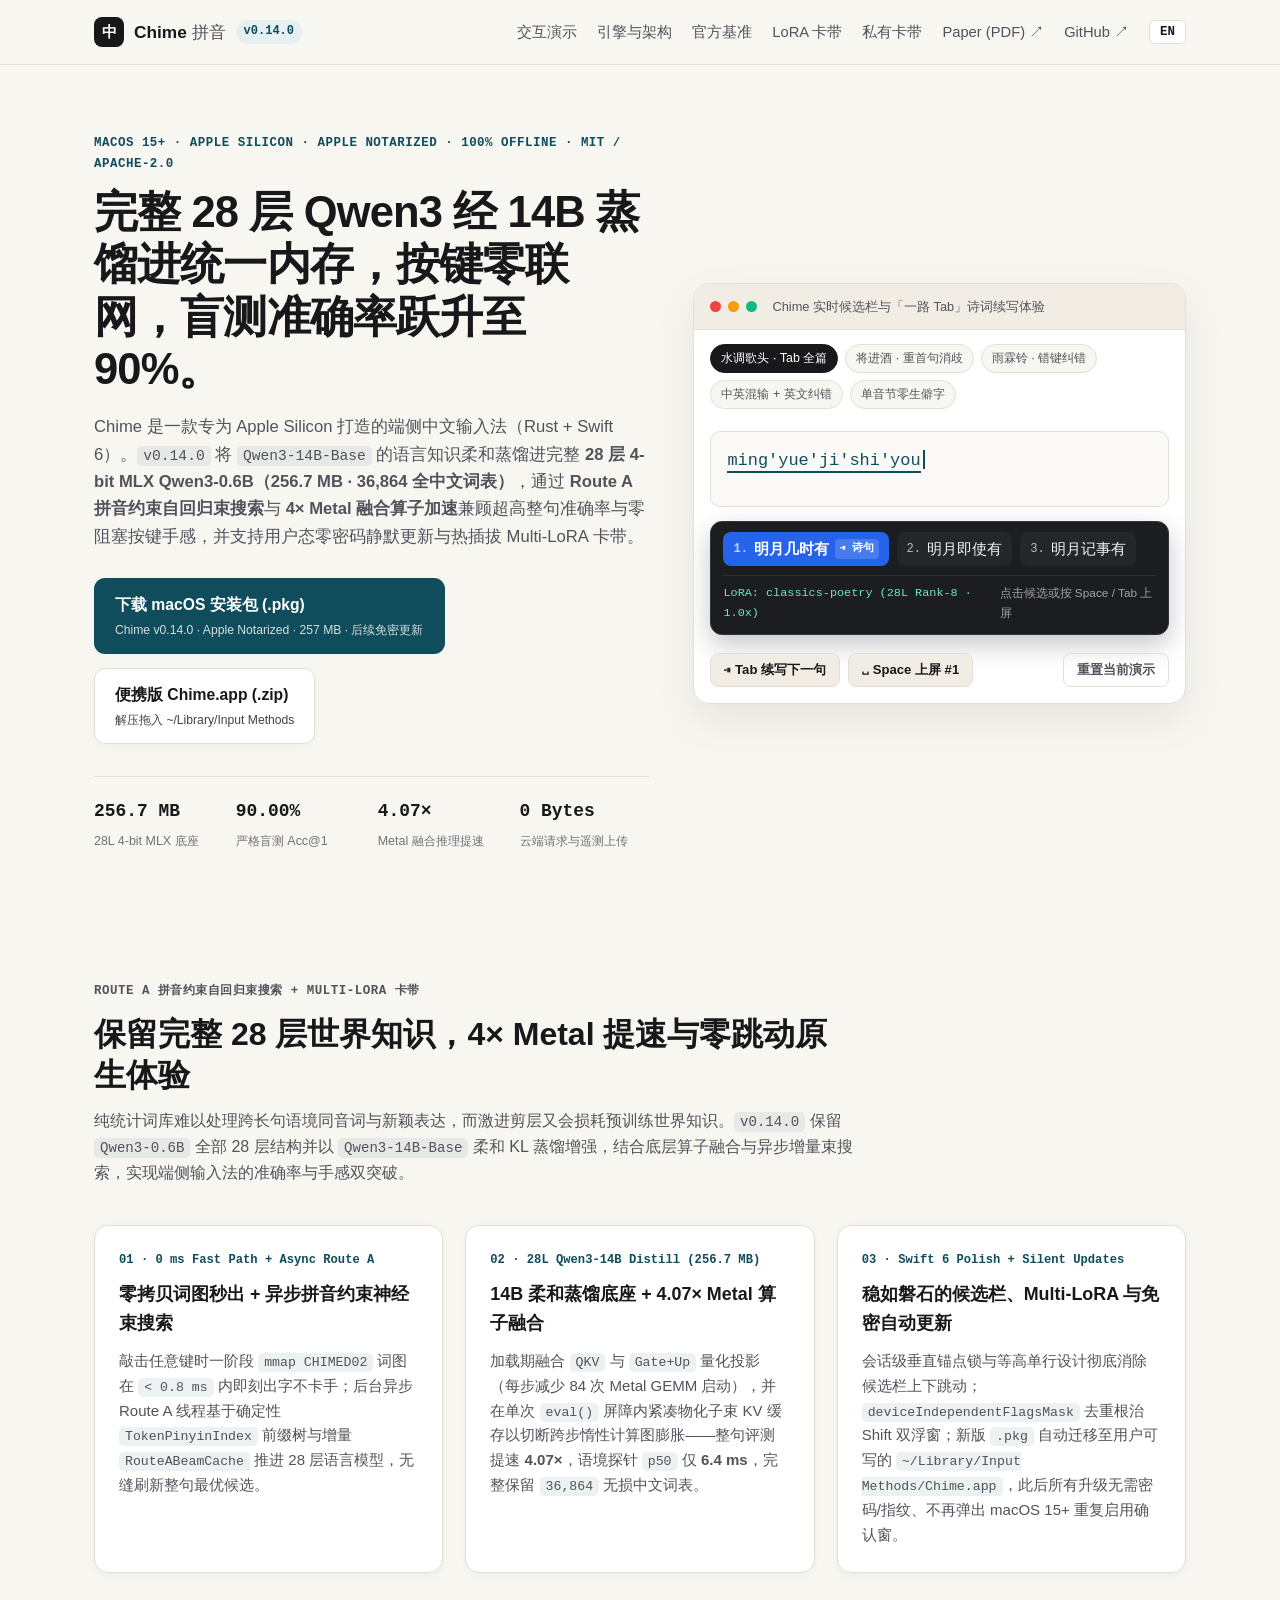
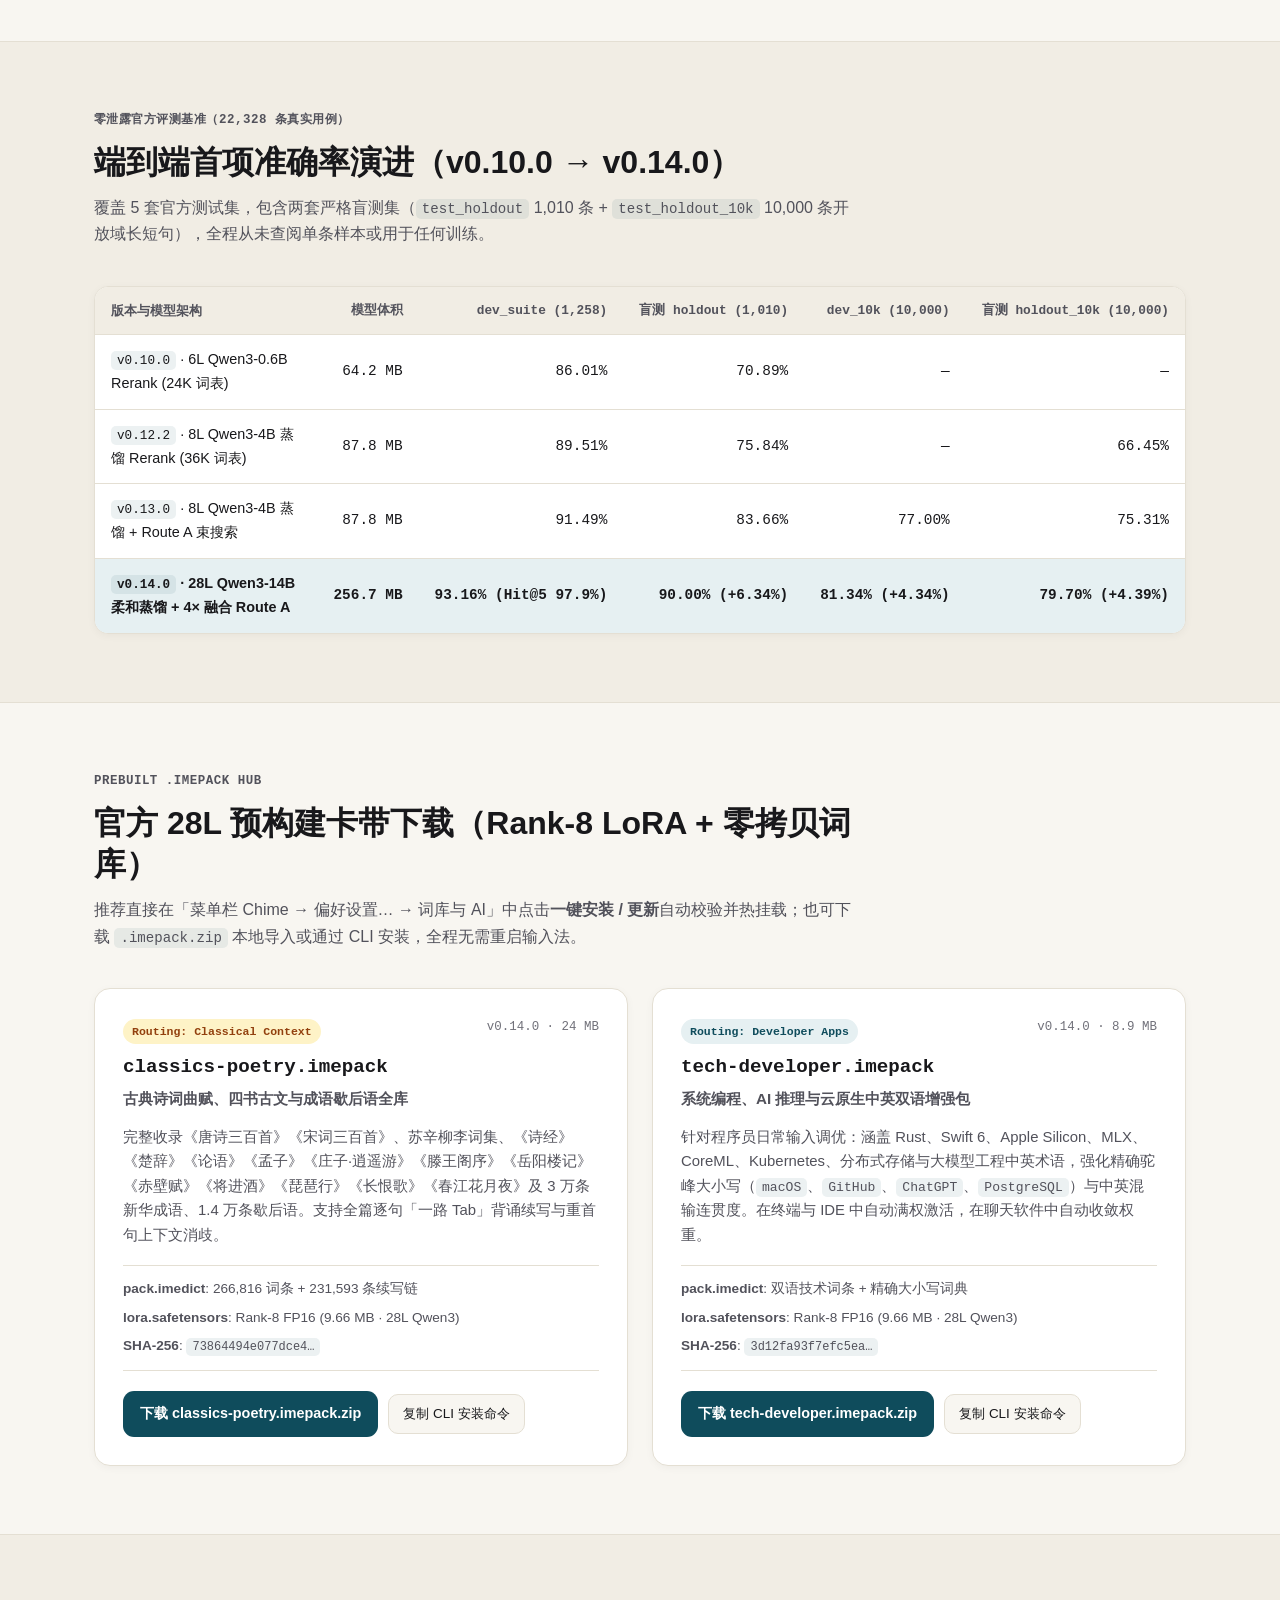
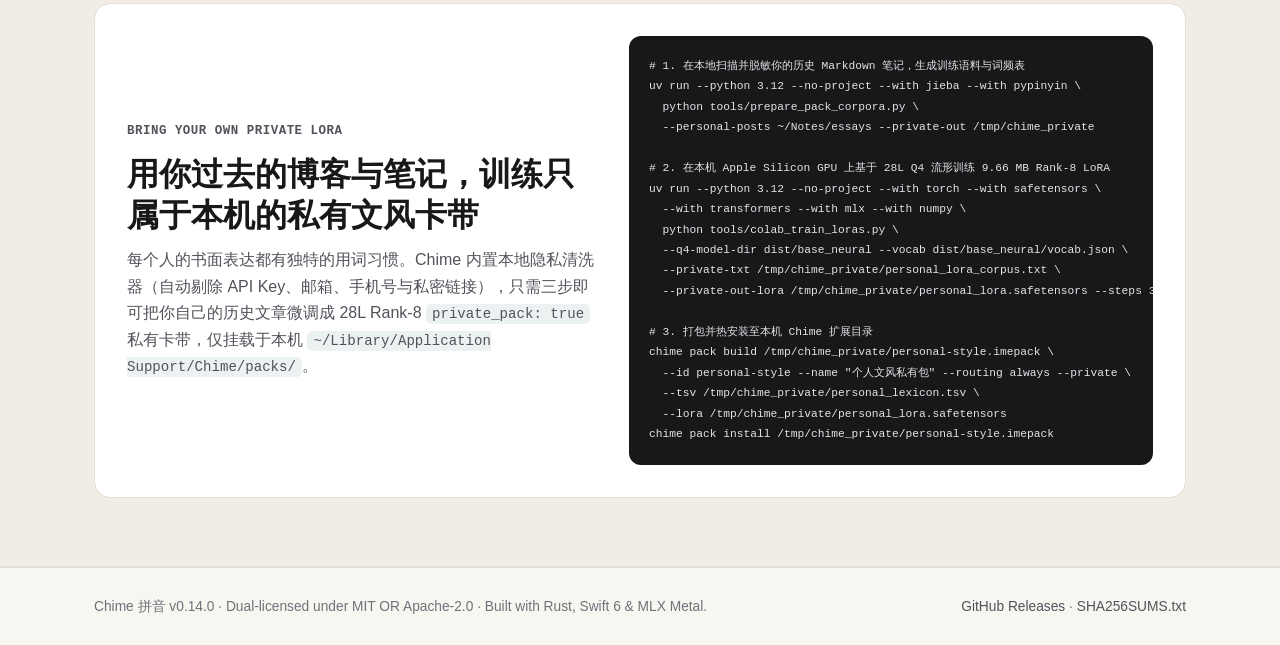
==== commit b90dbebc: "release: Chime v0.14.0 (28L Qwen3-14B distill, 4x Metal speedup, zero-jitter UX & silent updates) - " ====
--- a/site/index.html
+++ b/site/index.html
@@ -4,7 +4,7 @@
   <meta charset="utf-8" />
   <meta name="viewport" content="width=device-width, initial-scale=1" />
   <title>Chime 拼音 — macOS Apple Silicon 端侧神经输入法与 LoRA 卡带中心</title>
-  <meta name="description" content="100% 离线、零遥测的 macOS 15+ Apple Silicon 中文拼音输入法。88 MB 4-bit MLX Qwen3-4B 蒸馏底座（8 层 / 36,864 全中文词表）+ 热插拔 Multi-LoRA 与零拷贝 .imepack 词库卡带。" />
+  <meta name="description" content="100% 离线、零遥测的 macOS 15+ Apple Silicon 中文拼音输入法。28 层 Qwen3-14B 蒸馏底座（256.7 MB 4-bit MLX / 36,864 全中文词表）+ Route A 拼音约束自回归束搜索 + 4x 融合 Metal 提速 + 热插拔 Multi-LoRA 卡带。" />
   <link rel="stylesheet" href="styles.css" />
 </head>
 <body>
@@ -13,13 +13,14 @@
       <a class="brand" href="#">
         <span class="brand-badge">中</span>
         <span class="brand-text">Chime <span class="brand-sub">拼音</span></span>
-        <span class="version-pill">v0.13.1</span>
+        <span class="version-pill">v0.14.0</span>
       </a>
       <nav class="nav-links">
         <a href="#demo" data-i18n="nav.demo">交互演示</a>
-        <a href="#architecture" data-i18n="nav.arch">基础模型 + LoRA</a>
-        <a href="#packs" data-i18n="nav.packs">预构建 LoRA 下载</a>
-        <a href="#diy" data-i18n="nav.diy">私有卡带训练</a>
+        <a href="#architecture" data-i18n="nav.arch">引擎与架构</a>
+        <a href="#benchmarks" data-i18n="nav.bench">官方基准</a>
+        <a href="#packs" data-i18n="nav.packs">LoRA 卡带</a>
+        <a href="#diy" data-i18n="nav.diy">私有卡带</a>
         <a href="chime-paper.pdf" target="_blank" rel="noopener">Paper (PDF) ↗</a>
         <a class="gh-link" id="repo-link" href="https://github.com/tyrchen/chime" target="_blank" rel="noopener">GitHub ↗</a>
         <button id="lang-toggle" class="lang-btn" type="button" aria-label="Switch language">EN</button>
@@ -32,14 +33,14 @@
       <div class="container hero-grid">
         <div class="hero-copy">
           <p class="eyebrow" data-i18n="hero.eyebrow">macOS 15+ · Apple Silicon · Apple Notarized · 100% Offline · MIT / Apache-2.0</p>
-          <h1 data-i18n="hero.title">把 4B 教师蒸馏进 88 MB 统一内存，按键零联网，卡带随插随用。</h1>
+          <h1 data-i18n="hero.title">完整 28 层 Qwen3 经 14B 蒸馏进统一内存，按键零联网，盲测准确率跃升至 90%。</h1>
           <p class="lead" data-i18n="hero.lead">
-            Chime 是一款专为 Apple Silicon 打造的端侧中文输入法。底层用 Rust 编写零拷贝双轨网格解码器（原生支持 <strong>Shift 中英切换 + 中/英双模式英文拼写自动纠错与退格撤回</strong>），二阶段在本地 Metal GPU 上运行 8 层 4-bit 蒸馏版 Qwen3（<code>Qwen3-4B-Base</code> 教师、<code>36,864</code> 100% 全中文词表），并支持一键在线挂载 <strong>2~3 MB 级别的领域 LoRA 与 .imepack 扩展卡带</strong>及零遥测自动更新。
+            Chime 是一款专为 Apple Silicon 打造的端侧中文输入法（Rust + Swift 6）。<code>v0.14.0</code> 将 <code>Qwen3-14B-Base</code> 的语言知识柔和蒸馏进完整 <strong>28 层 4-bit MLX Qwen3-0.6B（256.7 MB · 36,864 全中文词表）</strong>，通过 <strong>Route A 拼音约束自回归束搜索</strong>与 <strong>4× Metal 融合算子加速</strong>兼顾超高整句准确率与零阻塞按键手感，并支持用户态零密码静默更新与热插拔 Multi-LoRA 卡带。
           </p>
           <div class="cta-row">
             <a class="btn btn-primary" id="dl-pkg" href="https://github.com/tyrchen/chime/releases/latest/download/Chime-macos-arm64.pkg">
               <span class="btn-main" data-i18n="hero.dlPkg">下载 macOS 安装包 (.pkg)</span>
-              <span class="btn-meta">Chime v0.13.1 · Apple Notarized · ~102 MB</span>
+              <span class="btn-meta">Chime v0.14.0 · Apple Notarized · 257 MB · 后续免密更新</span>
             </a>
             <a class="btn btn-secondary" id="dl-zip" href="https://github.com/tyrchen/chime/releases/latest/download/Chime-macos-arm64.zip">
               <span class="btn-main" data-i18n="hero.dlZip">便携版 Chime.app (.zip)</span>
@@ -48,16 +49,16 @@
           </div>
           <div class="metrics-strip">
             <div class="metric">
-              <span class="metric-val">87.8 MB</span>
-              <span class="metric-lbl" data-i18n="m.base">4-bit MLX 基础模型</span>
+              <span class="metric-val">256.7 MB</span>
+              <span class="metric-lbl" data-i18n="m.base">28L 4-bit MLX 底座</span>
             </div>
             <div class="metric">
-              <span class="metric-val">2.06 MB</span>
-              <span class="metric-lbl" data-i18n="m.lora">单个 LoRA 卡带体积</span>
+              <span class="metric-val">90.00%</span>
+              <span class="metric-lbl" data-i18n="m.holdout">严格盲测 Acc@1</span>
             </div>
             <div class="metric">
-              <span class="metric-val">0.86 ms</span>
-              <span class="metric-lbl" data-i18n="m.lat">6 候选批量重排延迟</span>
+              <span class="metric-val">4.07×</span>
+              <span class="metric-lbl" data-i18n="m.speedup">Metal 融合推理提速</span>
             </div>
             <div class="metric">
               <span class="metric-val">0 Bytes</span>
@@ -88,7 +89,7 @@
             <div class="ime-panel" id="ime-panel">
               <div class="ime-candidates" id="ime-candidates"></div>
               <div class="ime-footer">
-                <span id="ime-lora-badge" class="lora-active-pill">LoRA: classics-poetry (1.0x)</span>
+                <span id="ime-lora-badge" class="lora-active-pill">LoRA: classics-poetry (28L Rank-8 · 1.0x)</span>
                 <span class="ime-hint" id="ime-hint">按 Space 上屏首项 · 按 Tab 触发诗词整句续写</span>
               </div>
             </div>
@@ -105,44 +106,105 @@
     <section class="section" id="architecture">
       <div class="container">
         <div class="section-header">
-          <p class="eyebrow" data-i18n="arch.eyebrow">Base Model + Multi-LoRA Sidecar</p>
-          <h2 data-i18n="arch.title">为什么是「一个冻结基础模型 + 一组热插拔卡带」？</h2>
+          <p class="eyebrow" data-i18n="arch.eyebrow">Route A 拼音约束自回归束搜索 + Multi-LoRA 卡带</p>
+          <h2 data-i18n="arch.title">保留完整 28 层世界知识，4× Metal 提速与零跳动原生体验</h2>
           <p data-i18n="arch.desc">
-            纯统计词库不懂语境同音词（如「保障权利」与「滥用权力」），而只挂 LoRA 却缺词条时，一阶段束搜索又无法召回《水调歌头》或《雨霖铃》的词牌领字。Chime 用 <code>.imepack</code> 卡带把<strong>零拷贝词典召回</strong>与<strong>低秩神经重排</strong>合二为一。
+            纯统计词库难以处理跨长句语境同音词与新颖表达，而激进剪层又会损耗预训练世界知识。<code>v0.14.0</code> 保留 <code>Qwen3-0.6B</code> 全部 28 层结构并以 <code>Qwen3-14B-Base</code> 柔和 KL 蒸馏增强，结合底层算子融合与异步增量束搜索，实现端侧输入法的准确率与手感双突破。
           </p>
         </div>
 
         <div class="arch-grid">
           <article class="arch-card">
-            <div class="arch-step">01 · Stage-1 Recall (&lt; 0.8 ms)</div>
-            <h3 data-i18n="arch.c1Title">CHIMED02 零拷贝多层词典栈</h3>
+            <div class="arch-step">01 · 0 ms Fast Path + Async Route A</div>
+            <h3 data-i18n="arch.c1Title">零拷贝词图秒出 + 异步拼音约束神经束搜索</h3>
             <p data-i18n="arch.c1Body">
-              基于 <code>mmap</code> 直接映射 48 字节对齐的二进制词图，无需冷启动反序列化。支持 16 音节长诗整句解码、词牌短逗合并（<code>念去去，千里烟波</code>）、QWERTY 邻键与乱序纠错，以及 <code>O(log C)</code> 哈希续写链。
+              敲击任意键时一阶段 <code>mmap CHIMED02</code> 词图在 <code>&lt; 0.8 ms</code> 内即刻出字不卡手；后台异步 Route A 线程基于确定性 <code>TokenPinyinIndex</code> 前缀树与增量 <code>RouteABeamCache</code> 推进 28 层语言模型，无缝刷新整句最优候选。
             </p>
           </article>
           <article class="arch-card">
-            <div class="arch-step">02 · Frozen 4-bit Base (87.8 MB)</div>
-            <h3 data-i18n="arch.c2Title">8 层蒸馏版 Qwen3 常驻统一内存</h3>
+            <div class="arch-step">02 · 28L Qwen3-14B Distill (256.7 MB)</div>
+            <h3 data-i18n="arch.c2Title">14B 柔和蒸馏底座 + 4.07× Metal 算子融合</h3>
             <p data-i18n="arch.c2Body">
-              从 36 层 <code>Qwen3-4B-Base</code> 经 1024→2560 隐状态投影对齐与同音子空间 KL 蒸馏压缩至 8 层，保留 <code>36,864</code> 个词元（100% 覆盖全部 Qwen3 中文词元）。全系统无论挂载多少个扩展包，基础权重只占一份内存。
+              加载期融合 <code>QKV</code> 与 <code>Gate+Up</code> 量化投影（每步减少 84 次 Metal GEMM 启动），并在单次 <code>eval()</code> 屏障内紧凑物化子束 KV 缓存以切断跨步惰性计算图膨胀——整句评测提速 <strong>4.07×</strong>，语境探针 <code>p50</code> 仅 <strong>6.4 ms</strong>，完整保留 <code>36,864</code> 无损中文词表。
             </p>
           </article>
           <article class="arch-card">
-            <div class="arch-step">03 · Multi-LoRA Sidecar (+0.04 ms)</div>
-            <h3 data-i18n="arch.c3Title">按宿主 App 与上文动态路由权重</h3>
+            <div class="arch-step">03 · Swift 6 Polish + Silent Updates</div>
+            <h3 data-i18n="arch.c3Title">稳如磐石的候选栏、Multi-LoRA 与免密自动更新</h3>
             <p data-i18n="arch.c3Body">
-              前向推理实时叠加 <code>Δy = ∑ γₖ (x · Aₖᵀ) · Bₖᵀ</code>。在 Ghostty / VS Code 中自动放大 <code>tech-developer</code> 权重；检测到古文虚词或诗词韵律时自动唤醒 <code>classics-poetry</code>。
-            </p>
-          </article>
-        </div>
-      </div>
-    </section>
-
-    <section class="section section-alt" id="packs">
+              会话级垂直锚点锁与等高单行设计彻底消除候选栏上下跳动；<code>deviceIndependentFlagsMask</code> 去重根治 Shift 双浮窗；新版 <code>.pkg</code> 自动迁移至用户可写的 <code>~/Library/Input Methods/Chime.app</code>，此后所有升级无需密码/指纹、不再弹出 macOS 15+ 重复启用确认窗。
+            </p>
+          </article>
+        </div>
+      </div>
+    </section>
+
+    <section class="section section-alt" id="benchmarks">
+      <div class="container">
+        <div class="section-header">
+          <p class="eyebrow" data-i18n="bench.eyebrow">零泄露官方评测基准（22,328 条真实用例）</p>
+          <h2 data-i18n="bench.title">端到端首项准确率演进（v0.10.0 → v0.14.0）</h2>
+          <p data-i18n="bench.desc">
+            覆盖 5 套官方测试集，包含两套严格盲测集（<code>test_holdout</code> 1,010 条 + <code>test_holdout_10k</code> 10,000 条开放域长短句），全程从未查阅单条样本或用于任何训练。
+          </p>
+        </div>
+
+        <div class="bench-table-wrap">
+          <table class="bench-table">
+            <thead>
+              <tr>
+                <th>版本与模型架构</th>
+                <th class="num">模型体积</th>
+                <th class="num">dev_suite (1,258)</th>
+                <th class="num">盲测 holdout (1,010)</th>
+                <th class="num">dev_10k (10,000)</th>
+                <th class="num">盲测 holdout_10k (10,000)</th>
+              </tr>
+            </thead>
+            <tbody>
+              <tr>
+                <td><code>v0.10.0</code> · 6L Qwen3-0.6B Rerank (24K 词表)</td>
+                <td class="num">64.2 MB</td>
+                <td class="num">86.01%</td>
+                <td class="num">70.89%</td>
+                <td class="num">—</td>
+                <td class="num">—</td>
+              </tr>
+              <tr>
+                <td><code>v0.12.2</code> · 8L Qwen3-4B 蒸馏 Rerank (36K 词表)</td>
+                <td class="num">87.8 MB</td>
+                <td class="num">89.51%</td>
+                <td class="num">75.84%</td>
+                <td class="num">—</td>
+                <td class="num">66.45%</td>
+              </tr>
+              <tr>
+                <td><code>v0.13.0</code> · 8L Qwen3-4B 蒸馏 + Route A 束搜索</td>
+                <td class="num">87.8 MB</td>
+                <td class="num">91.49%</td>
+                <td class="num">83.66%</td>
+                <td class="num">77.00%</td>
+                <td class="num">75.31%</td>
+              </tr>
+              <tr class="highlight">
+                <td><code>v0.14.0</code> · 28L Qwen3-14B 柔和蒸馏 + 4× 融合 Route A</td>
+                <td class="num">256.7 MB</td>
+                <td class="num">93.16% (Hit@5 97.9%)</td>
+                <td class="num">90.00% (+6.34%)</td>
+                <td class="num">81.34% (+4.34%)</td>
+                <td class="num">79.70% (+4.39%)</td>
+              </tr>
+            </tbody>
+          </table>
+        </div>
+      </div>
+    </section>
+
+    <section class="section" id="packs">
       <div class="container">
         <div class="section-header">
           <p class="eyebrow" data-i18n="packs.eyebrow">Prebuilt .imepack Hub</p>
-          <h2 data-i18n="packs.title">官方预构建卡带下载（LoRA + 零拷贝词库）</h2>
+          <h2 data-i18n="packs.title">官方 28L 预构建卡带下载（Rank-8 LoRA + 零拷贝词库）</h2>
           <p data-i18n="packs.desc">
             推荐直接在「菜单栏 Chime → 偏好设置… → 词库与 AI」中点击<strong>一键安装 / 更新</strong>自动校验并热挂载；也可下载 <code>.imepack.zip</code> 本地导入或通过 CLI 安装，全程无需重启输入法。
           </p>
@@ -156,14 +218,14 @@
                 <h3>classics-poetry.imepack</h3>
                 <p class="pack-subtitle" data-i18n="p1.sub">古典诗词曲赋、四书古文与成语歇后语全库</p>
               </div>
-              <span class="pack-version">v0.13.1</span>
+              <span class="pack-version">v0.14.0 · 24 MB</span>
             </div>
             <p class="pack-body" data-i18n="p1.body">
               完整收录《唐诗三百首》《宋词三百首》、苏辛柳李词集、《诗经》《楚辞》《论语》《孟子》《庄子·逍遥游》《滕王阁序》《岳阳楼记》《赤壁赋》《将进酒》《琵琶行》《长恨歌》《春江花月夜》及 3 万条新华成语、1.4 万条歇后语。支持全篇逐句「一路 Tab」背诵续写与重首句上下文消歧。
             </p>
             <ul class="pack-specs">
               <li><strong>pack.imedict</strong>: 266,816 词条 + 231,593 条续写链</li>
-              <li><strong>lora.safetensors</strong>: Rank-8 FP16 (2.06 MB · 6L Qwen3)</li>
+              <li><strong>lora.safetensors</strong>: Rank-8 FP16 (9.66 MB · 28L Qwen3)</li>
               <li><strong>SHA-256</strong>: <code id="sha-classics">见发布页 SHA256SUMS.txt</code></li>
             </ul>
             <div class="pack-footer">
@@ -181,14 +243,14 @@
                 <h3>tech-developer.imepack</h3>
                 <p class="pack-subtitle" data-i18n="p2.sub">系统编程、AI 推理与云原生中英双语增强包</p>
               </div>
-              <span class="pack-version">v0.13.1</span>
+              <span class="pack-version">v0.14.0 · 8.9 MB</span>
             </div>
             <p class="pack-body" data-i18n="p2.body">
-              针对程序员日常输入调优：涵盖 Rust、Swift 6、Apple Silicon、MLX、CoreML、Kubernetes、分布式存储与大模型工程中英术语，强化精确驼峰大小写（<code>macOS</code>、<code>GitHub</code>、<code>ChatGPT</code>、<code>PostgreSQL</code>）与中英混输连贯度。在终端与 IDE 中自动满权激活，在微信等聊天软件中自动收敛至 0.25x。
+              针对程序员日常输入调优：涵盖 Rust、Swift 6、Apple Silicon、MLX、CoreML、Kubernetes、分布式存储与大模型工程中英术语，强化精确驼峰大小写（<code>macOS</code>、<code>GitHub</code>、<code>ChatGPT</code>、<code>PostgreSQL</code>）与中英混输连贯度。在终端与 IDE 中自动满权激活，在聊天软件中自动收敛权重。
             </p>
             <ul class="pack-specs">
               <li><strong>pack.imedict</strong>: 双语技术词条 + 精确大小写词典</li>
-              <li><strong>lora.safetensors</strong>: Rank-8 FP16 (2.06 MB · 6L Qwen3)</li>
+              <li><strong>lora.safetensors</strong>: Rank-8 FP16 (9.66 MB · 28L Qwen3)</li>
               <li><strong>SHA-256</strong>: <code id="sha-tech">见发布页 SHA256SUMS.txt</code></li>
             </ul>
             <div class="pack-footer">
@@ -202,30 +264,35 @@
       </div>
     </section>
 
-    <section class="section" id="diy">
+    <section class="section section-alt" id="diy">
       <div class="container">
         <div class="diy-box">
           <div class="diy-copy">
             <p class="eyebrow" data-i18n="diy.eyebrow">Bring Your Own Private LoRA</p>
             <h2 data-i18n="diy.title">用你过去的博客与笔记，训练只属于本机的私有文风卡带</h2>
             <p data-i18n="diy.desc">
-              每个人的书面表达都有独特的用词习惯。Chime 内置本地隐私清洗器（自动剔除 API Key、邮箱、手机号与私密链接），只需三步即可把你自己的历史文章微调成 <code>private_pack: true</code> 的私有卡带，仅挂载于本机 <code>~/Library/Application Support/Chime/packs/</code>。
-            </p>
-          </div>
-          <pre class="code-block"><code># 1. 在本地扫描并脱敏你的历史 Markdown 笔记，生成训练语料
-chime corpus-export ~/Notes/**/*.md -o /tmp/my_clean_corpus.jsonl
-
-# 2. 使用 tools/colab_train_loras.py 训练 2 MB Rank-8 LoRA 后打包私有卡带
-chime pack build /tmp/personal-style.imepack \
-  --id personal-style \
-  --name "个人文风私有包" \
-  --routing always \
-  --tsv /tmp/personal_words.tsv \
-  --lora /tmp/personal_lora.safetensors \
-  --private
-
-# 3. 安装至本机 Chime 扩展目录并热重载生效
-chime pack install /tmp/personal-style.imepack</code></pre>
+              每个人的书面表达都有独特的用词习惯。Chime 内置本地隐私清洗器（自动剔除 API Key、邮箱、手机号与私密链接），只需三步即可把你自己的历史文章微调成 28L Rank-8 <code>private_pack: true</code> 私有卡带，仅挂载于本机 <code>~/Library/Application Support/Chime/packs/</code>。
+            </p>
+          </div>
+          <pre class="code-block"><code># 1. 在本地扫描并脱敏你的历史 Markdown 笔记，生成训练语料与词频表
+uv run --python 3.12 --no-project --with jieba --with pypinyin \
+  python tools/prepare_pack_corpora.py \
+  --personal-posts ~/Notes/essays --private-out /tmp/chime_private
+
+# 2. 在本机 Apple Silicon GPU 上基于 28L Q4 流形训练 9.66 MB Rank-8 LoRA
+uv run --python 3.12 --no-project --with torch --with safetensors \
+  --with transformers --with mlx --with numpy \
+  python tools/colab_train_loras.py \
+  --q4-model-dir dist/base_neural --vocab dist/base_neural/vocab.json \
+  --private-txt /tmp/chime_private/personal_lora_corpus.txt \
+  --private-out-lora /tmp/chime_private/personal_lora.safetensors --steps 320
+
+# 3. 打包并热安装至本机 Chime 扩展目录
+chime pack build /tmp/chime_private/personal-style.imepack \
+  --id personal-style --name "个人文风私有包" --routing always --private \
+  --tsv /tmp/chime_private/personal_lexicon.tsv \
+  --lora /tmp/chime_private/personal_lora.safetensors
+chime pack install /tmp/chime_private/personal-style.imepack</code></pre>
         </div>
       </div>
     </section>
@@ -233,7 +300,7 @@
 
   <footer class="footer">
     <div class="container footer-inner">
-      <p>Chime 拼音 v0.13.1 · Dual-licensed under MIT OR Apache-2.0 · Built with Rust, Swift 6 &amp; MLX Metal.</p>
+      <p>Chime 拼音 v0.14.0 · Dual-licensed under MIT OR Apache-2.0 · Built with Rust, Swift 6 &amp; MLX Metal.</p>
       <p class="footer-links">
         <a href="https://github.com/tyrchen/chime/releases" target="_blank" rel="noopener">GitHub Releases</a>
         <span>·</span>
--- a/site/styles.css
+++ b/site/styles.css
@@ -634,6 +634,53 @@
   color: inherit;
 }
 
+.bench-table-wrap {
+  margin-top: 28px;
+  background: var(--surface);
+  border: 1px solid var(--border);
+  border-radius: var(--radius);
+  box-shadow: var(--shadow-sm);
+  overflow-x: auto;
+}
+
+.bench-table {
+  width: 100%;
+  border-collapse: collapse;
+  font-size: 0.9rem;
+}
+
+.bench-table th,
+.bench-table td {
+  padding: 13px 16px;
+  text-align: left;
+  border-bottom: 1px solid var(--border);
+}
+
+.bench-table th {
+  font-size: 0.8rem;
+  font-weight: 600;
+  color: var(--ink-muted);
+  background: var(--surface-alt);
+  white-space: nowrap;
+}
+
+.bench-table td.num,
+.bench-table th.num {
+  text-align: right;
+  font-family: var(--font-mono);
+  white-space: nowrap;
+}
+
+.bench-table tr.highlight td {
+  background: var(--accent-soft);
+  font-weight: 600;
+  color: var(--ink);
+}
+
+.bench-table tr:last-child td {
+  border-bottom: none;
+}
+
 .footer {
   border-top: 1px solid var(--border);
   padding: 28px 0;
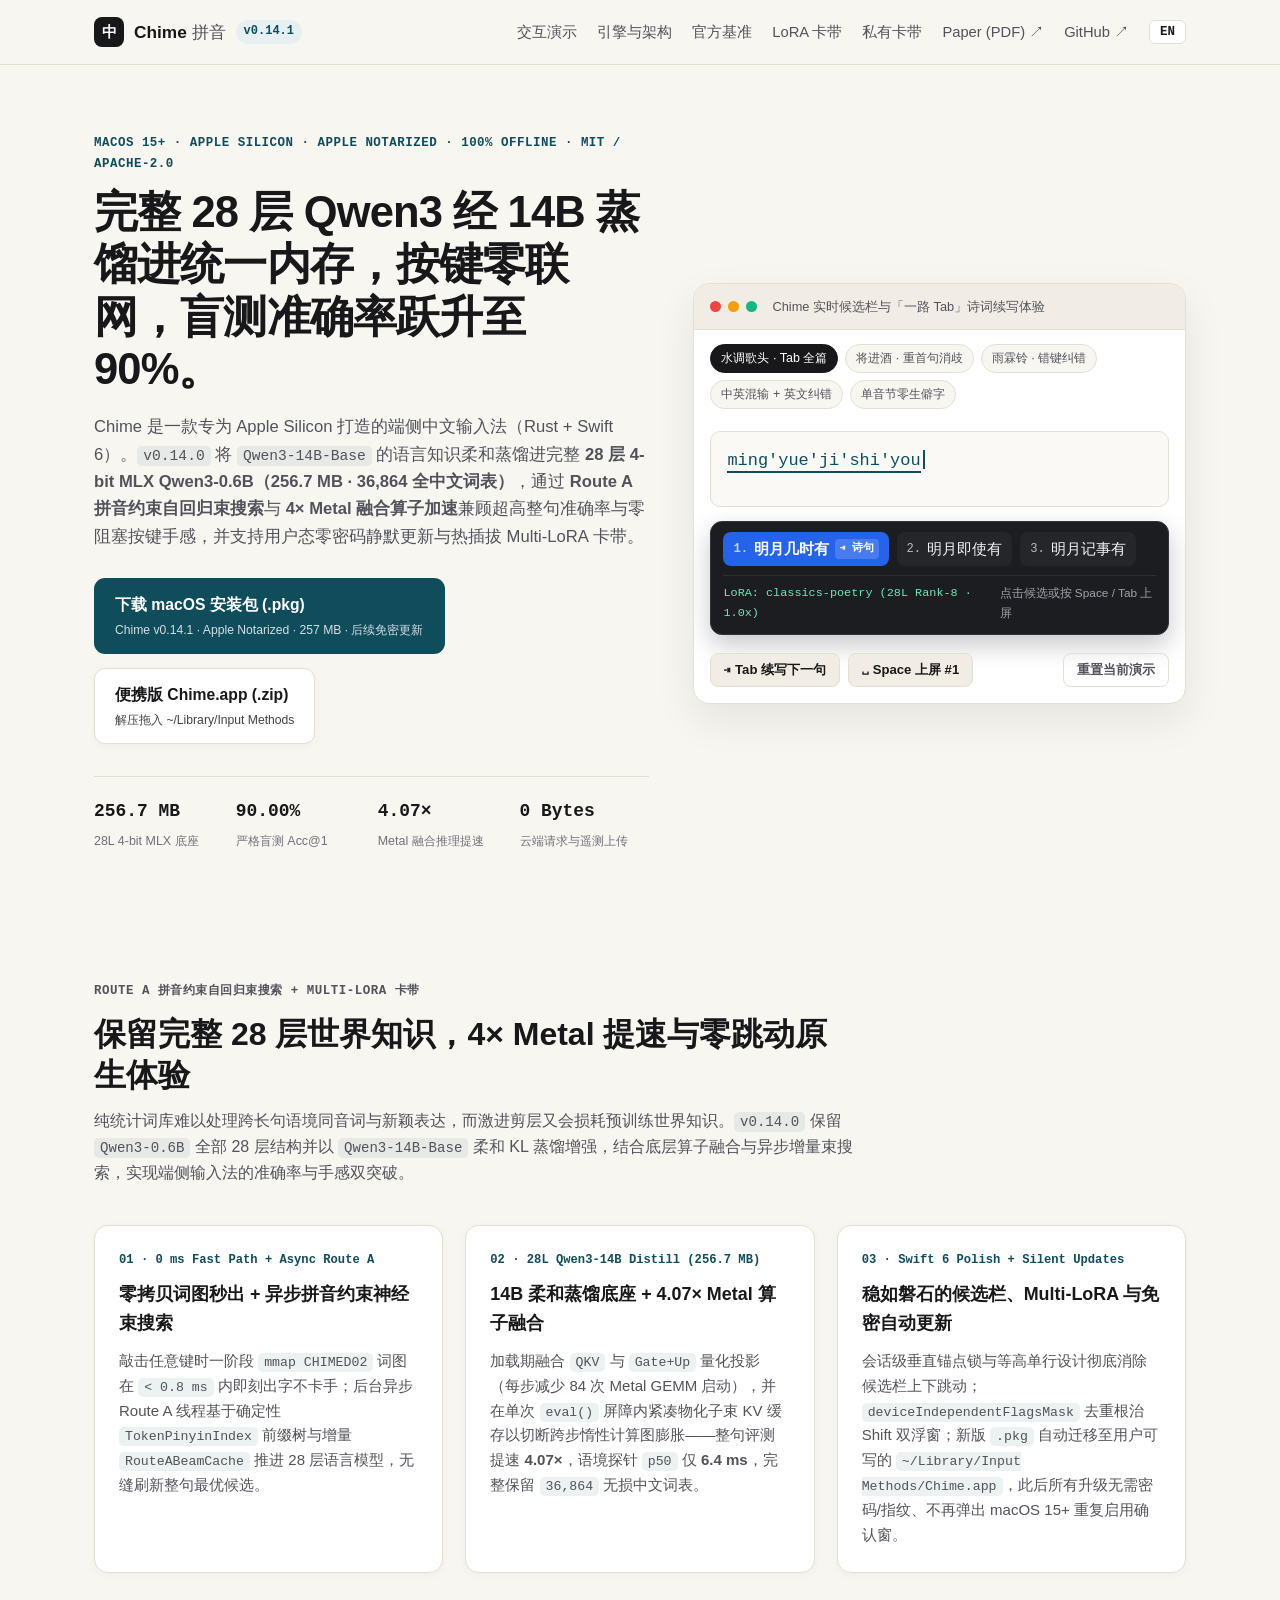
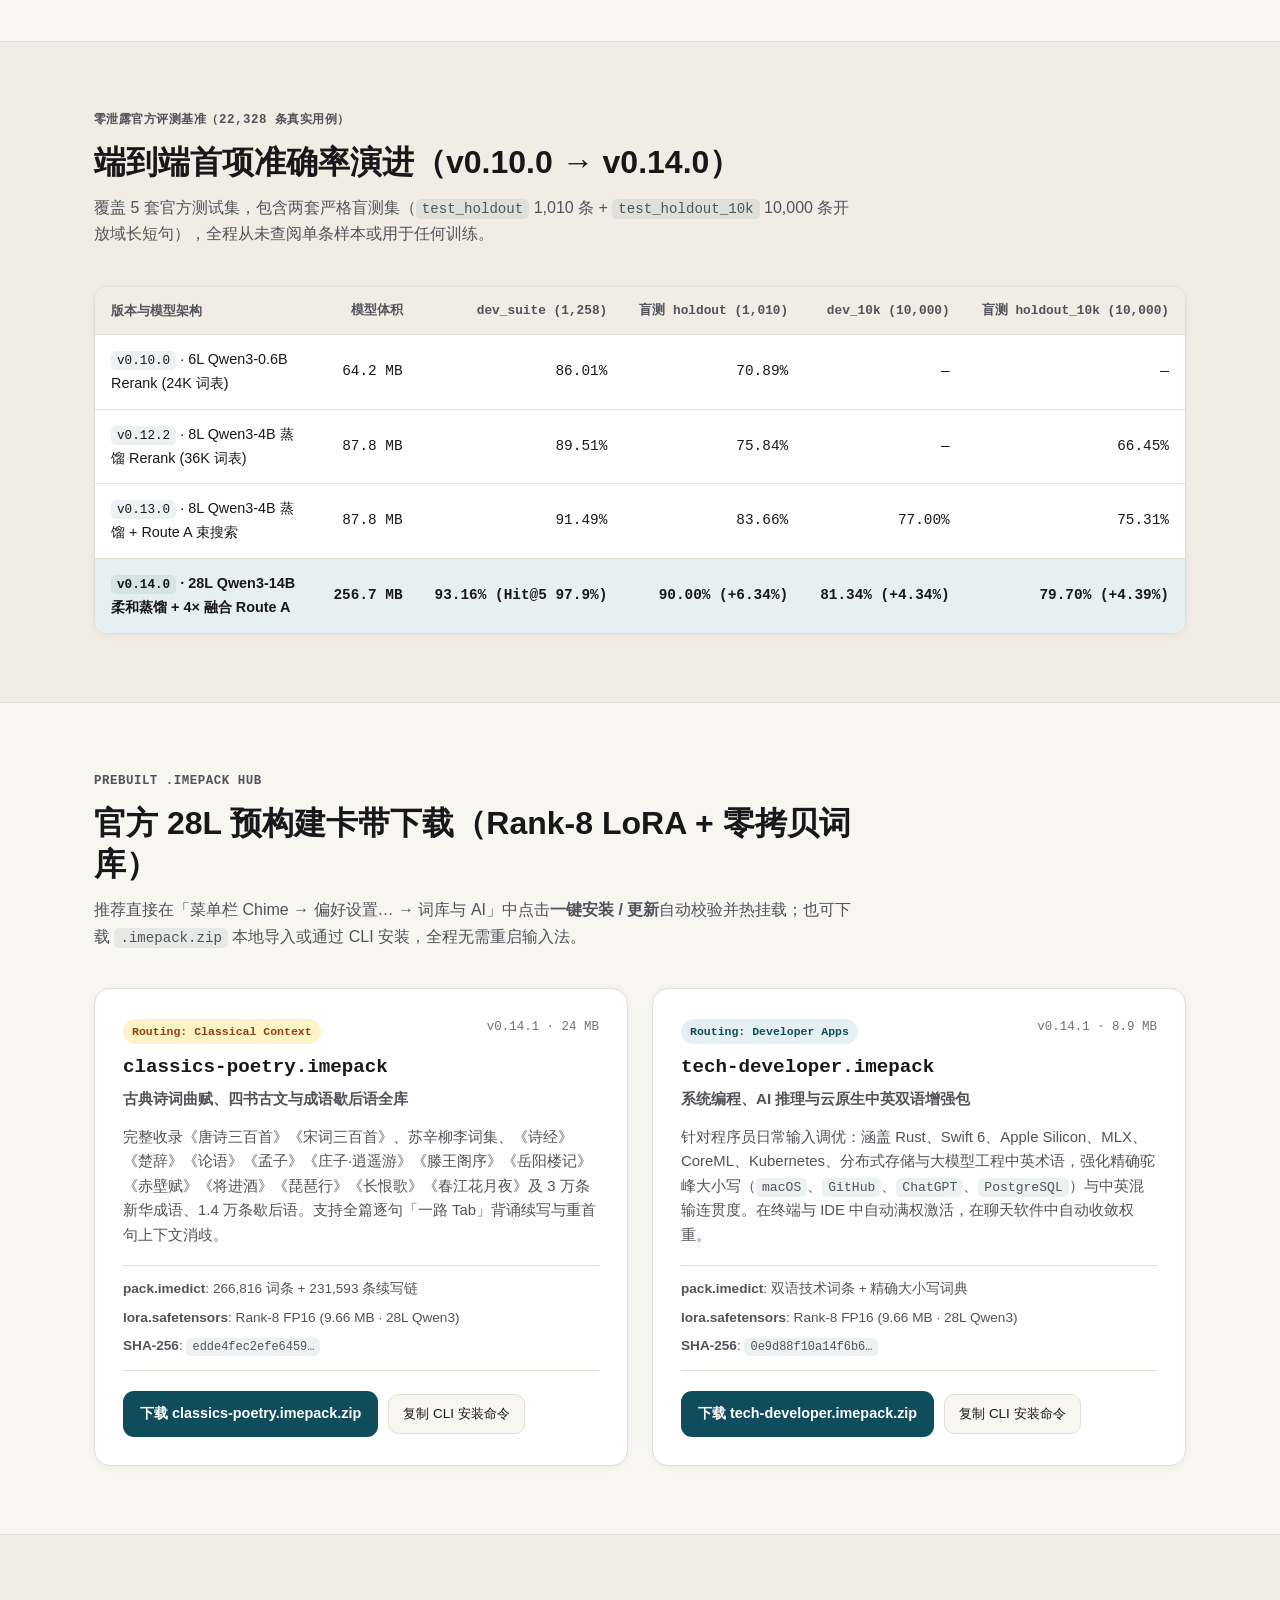
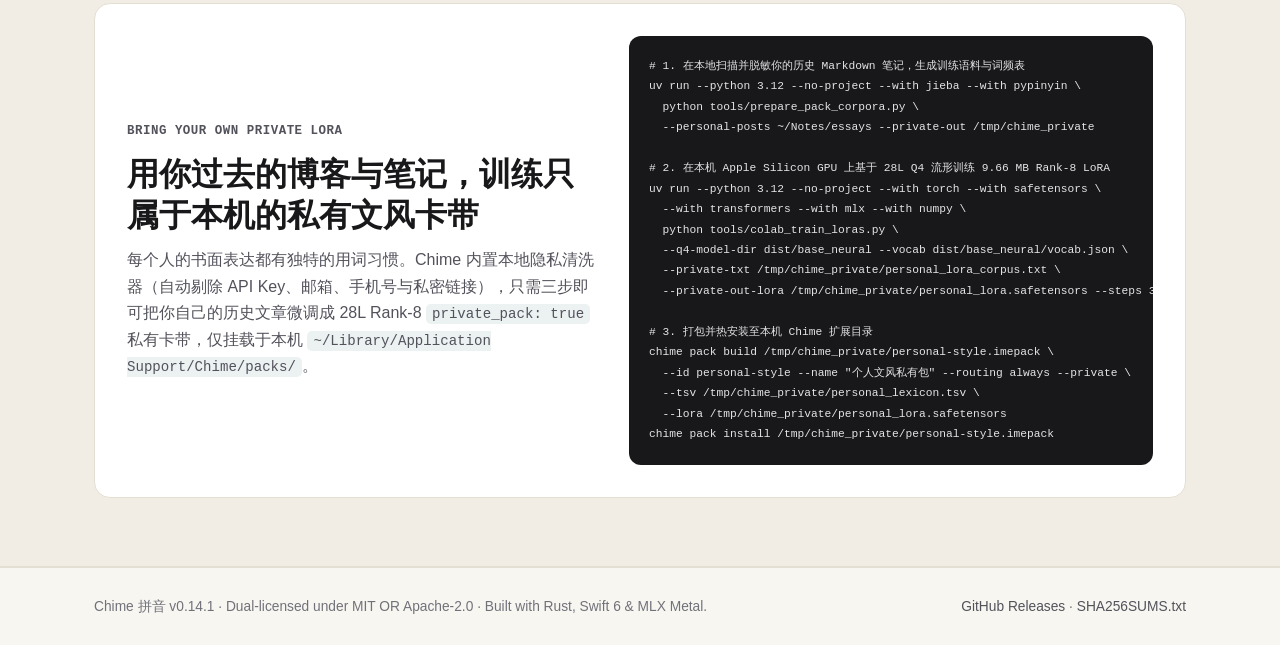
==== commit 687a9b3d: "release: Chime v0.14.1 (offline Emoji & Kaomoji, cleaner bar, roomy Preferences & atomic installer) " ====
--- a/site/index.html
+++ b/site/index.html
@@ -13,7 +13,7 @@
       <a class="brand" href="#">
         <span class="brand-badge">中</span>
         <span class="brand-text">Chime <span class="brand-sub">拼音</span></span>
-        <span class="version-pill">v0.14.0</span>
+        <span class="version-pill">v0.14.1</span>
       </a>
       <nav class="nav-links">
         <a href="#demo" data-i18n="nav.demo">交互演示</a>
@@ -40,7 +40,7 @@
           <div class="cta-row">
             <a class="btn btn-primary" id="dl-pkg" href="https://github.com/tyrchen/chime/releases/latest/download/Chime-macos-arm64.pkg">
               <span class="btn-main" data-i18n="hero.dlPkg">下载 macOS 安装包 (.pkg)</span>
-              <span class="btn-meta">Chime v0.14.0 · Apple Notarized · 257 MB · 后续免密更新</span>
+              <span class="btn-meta">Chime v0.14.1 · Apple Notarized · 257 MB · 后续免密更新</span>
             </a>
             <a class="btn btn-secondary" id="dl-zip" href="https://github.com/tyrchen/chime/releases/latest/download/Chime-macos-arm64.zip">
               <span class="btn-main" data-i18n="hero.dlZip">便携版 Chime.app (.zip)</span>
@@ -218,7 +218,7 @@
                 <h3>classics-poetry.imepack</h3>
                 <p class="pack-subtitle" data-i18n="p1.sub">古典诗词曲赋、四书古文与成语歇后语全库</p>
               </div>
-              <span class="pack-version">v0.14.0 · 24 MB</span>
+              <span class="pack-version">v0.14.1 · 24 MB</span>
             </div>
             <p class="pack-body" data-i18n="p1.body">
               完整收录《唐诗三百首》《宋词三百首》、苏辛柳李词集、《诗经》《楚辞》《论语》《孟子》《庄子·逍遥游》《滕王阁序》《岳阳楼记》《赤壁赋》《将进酒》《琵琶行》《长恨歌》《春江花月夜》及 3 万条新华成语、1.4 万条歇后语。支持全篇逐句「一路 Tab」背诵续写与重首句上下文消歧。
@@ -243,7 +243,7 @@
                 <h3>tech-developer.imepack</h3>
                 <p class="pack-subtitle" data-i18n="p2.sub">系统编程、AI 推理与云原生中英双语增强包</p>
               </div>
-              <span class="pack-version">v0.14.0 · 8.9 MB</span>
+              <span class="pack-version">v0.14.1 · 8.9 MB</span>
             </div>
             <p class="pack-body" data-i18n="p2.body">
               针对程序员日常输入调优：涵盖 Rust、Swift 6、Apple Silicon、MLX、CoreML、Kubernetes、分布式存储与大模型工程中英术语，强化精确驼峰大小写（<code>macOS</code>、<code>GitHub</code>、<code>ChatGPT</code>、<code>PostgreSQL</code>）与中英混输连贯度。在终端与 IDE 中自动满权激活，在聊天软件中自动收敛权重。
@@ -300,7 +300,7 @@
 
   <footer class="footer">
     <div class="container footer-inner">
-      <p>Chime 拼音 v0.14.0 · Dual-licensed under MIT OR Apache-2.0 · Built with Rust, Swift 6 &amp; MLX Metal.</p>
+      <p>Chime 拼音 v0.14.1 · Dual-licensed under MIT OR Apache-2.0 · Built with Rust, Swift 6 &amp; MLX Metal.</p>
       <p class="footer-links">
         <a href="https://github.com/tyrchen/chime/releases" target="_blank" rel="noopener">GitHub Releases</a>
         <span>·</span>
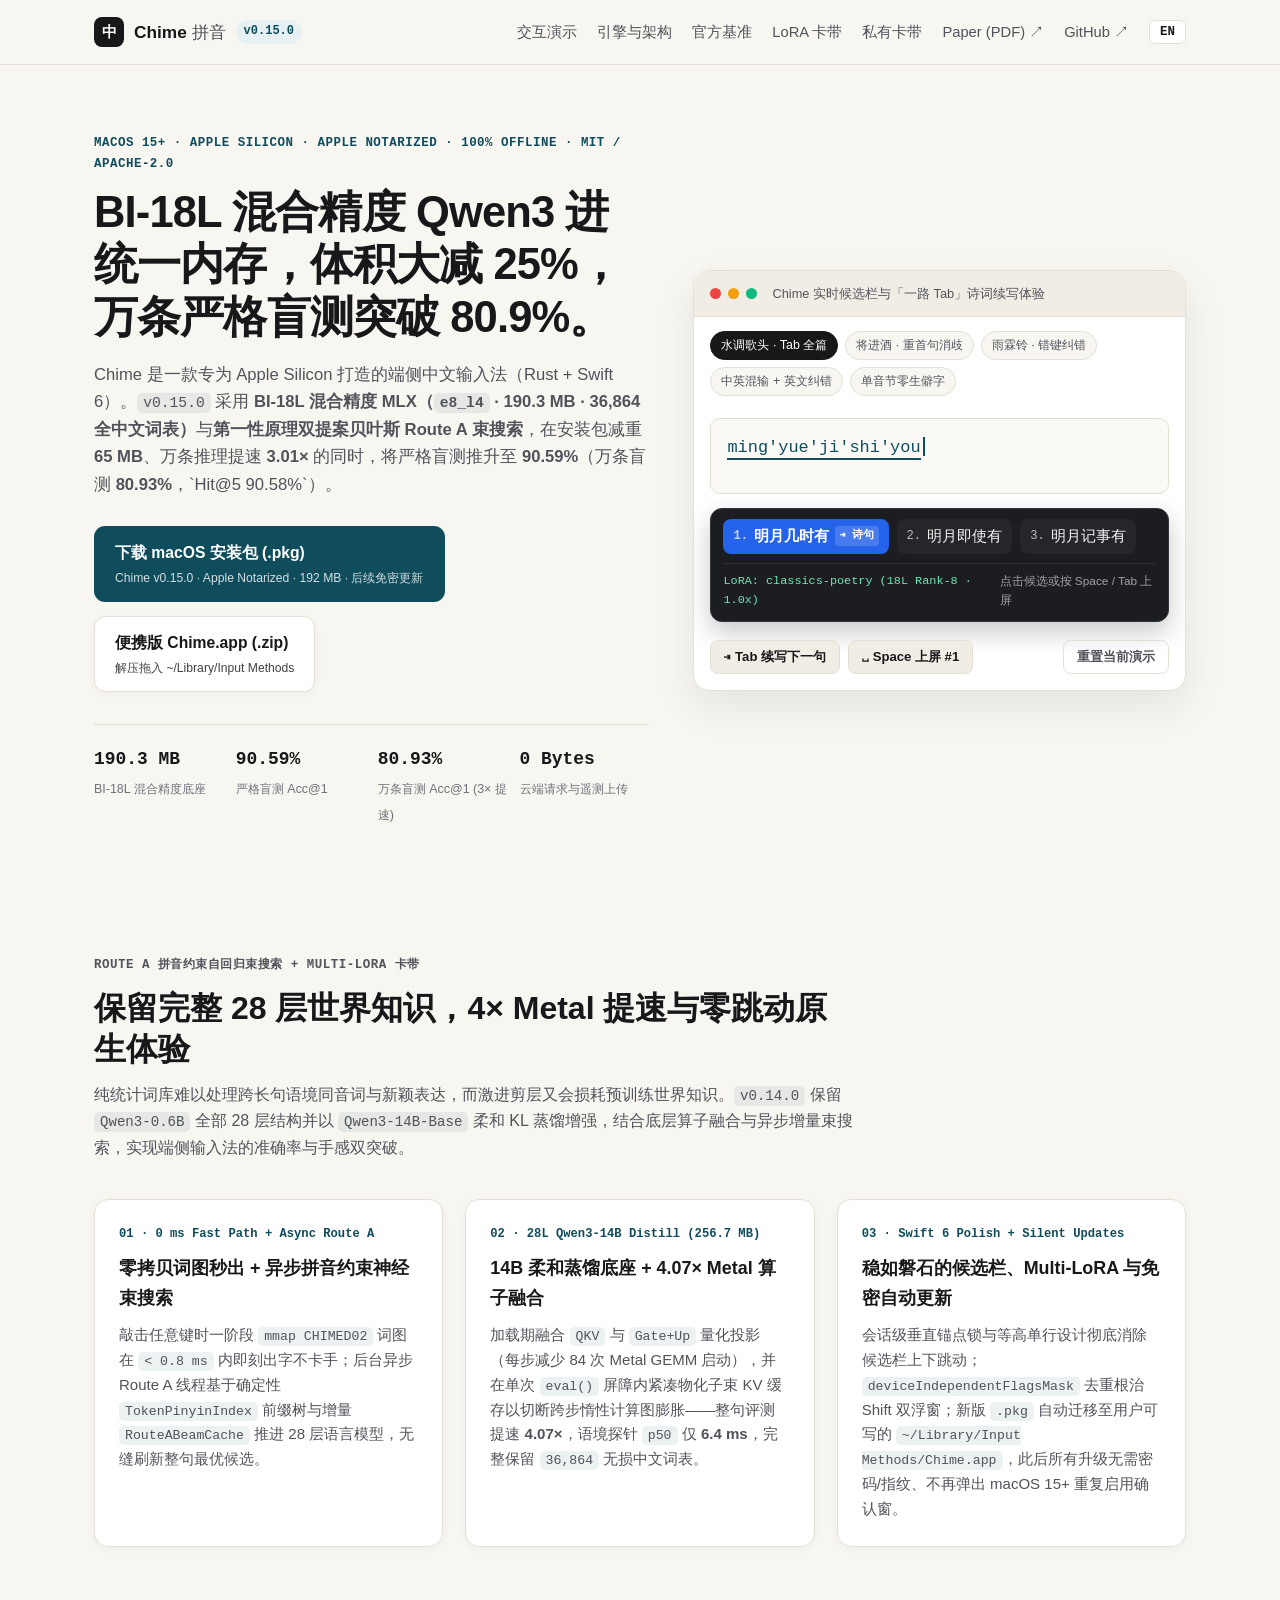
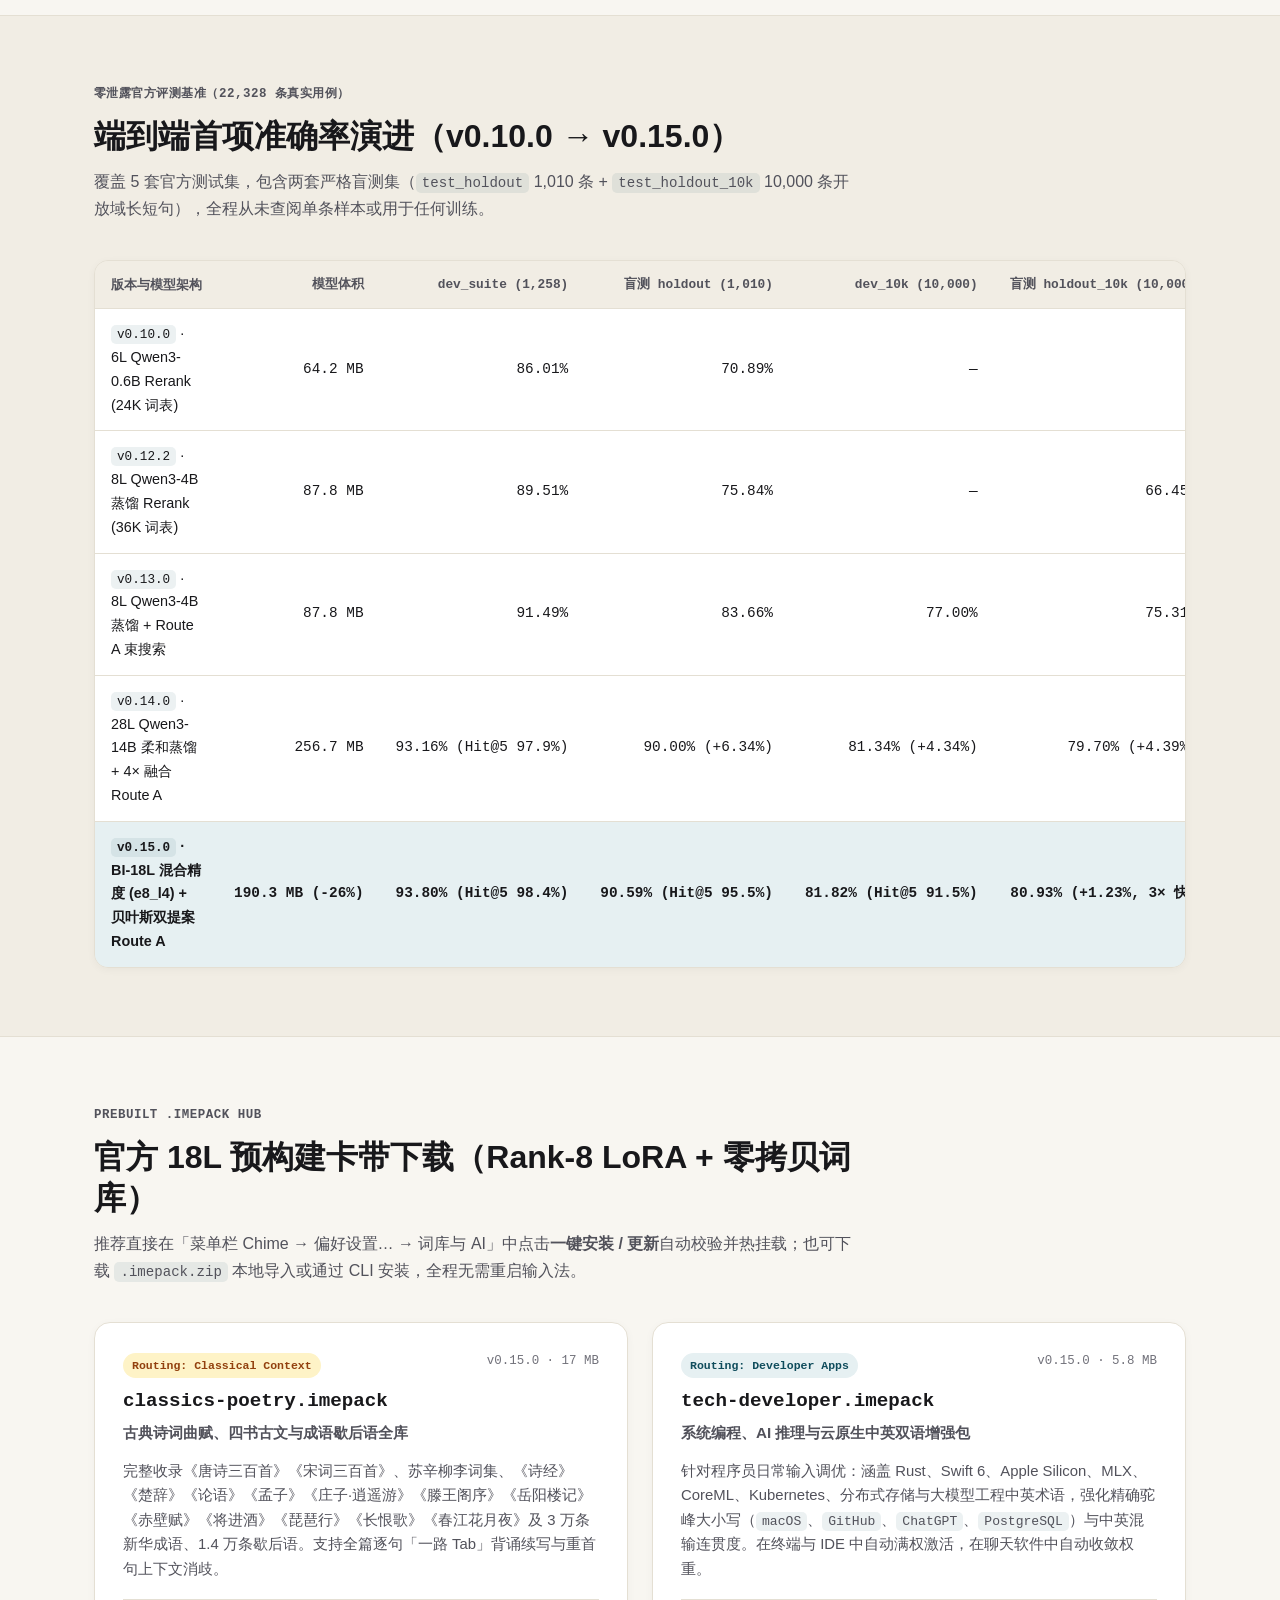
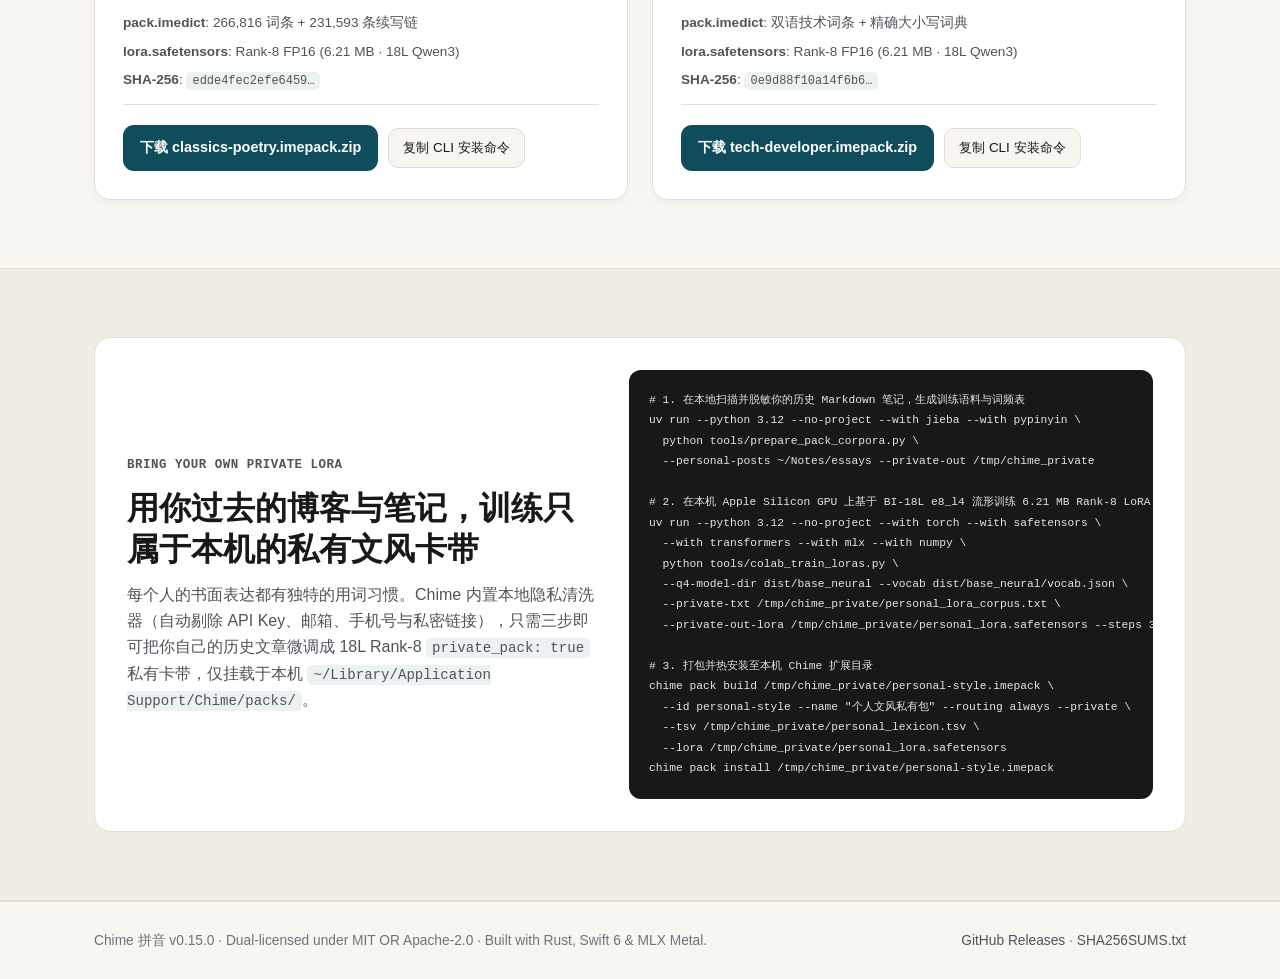
==== commit c3653758: "feat: release Chime v0.15.0 (BI-18L e8_l4 mixed-precision, dual-proposal Route A, lossless dict slim" ====
--- a/site/index.html
+++ b/site/index.html
@@ -4,7 +4,7 @@
   <meta charset="utf-8" />
   <meta name="viewport" content="width=device-width, initial-scale=1" />
   <title>Chime 拼音 — macOS Apple Silicon 端侧神经输入法与 LoRA 卡带中心</title>
-  <meta name="description" content="100% 离线、零遥测的 macOS 15+ Apple Silicon 中文拼音输入法。28 层 Qwen3-14B 蒸馏底座（256.7 MB 4-bit MLX / 36,864 全中文词表）+ Route A 拼音约束自回归束搜索 + 4x 融合 Metal 提速 + 热插拔 Multi-LoRA 卡带。" />
+  <meta name="description" content="100% 离线、零遥测的 macOS 15+ Apple Silicon 中文拼音输入法。BI-18L 混合精度 MLX Qwen3-14B 蒸馏底座（190.3 MB e8_l4 / 36,864 全中文词表）+ 贝叶斯双提案 Route A 束搜索 + 热插拔 18L Multi-LoRA 卡带。" />
   <link rel="stylesheet" href="styles.css" />
 </head>
 <body>
@@ -13,7 +13,7 @@
       <a class="brand" href="#">
         <span class="brand-badge">中</span>
         <span class="brand-text">Chime <span class="brand-sub">拼音</span></span>
-        <span class="version-pill">v0.14.1</span>
+        <span class="version-pill">v0.15.0</span>
       </a>
       <nav class="nav-links">
         <a href="#demo" data-i18n="nav.demo">交互演示</a>
@@ -33,14 +33,14 @@
       <div class="container hero-grid">
         <div class="hero-copy">
           <p class="eyebrow" data-i18n="hero.eyebrow">macOS 15+ · Apple Silicon · Apple Notarized · 100% Offline · MIT / Apache-2.0</p>
-          <h1 data-i18n="hero.title">完整 28 层 Qwen3 经 14B 蒸馏进统一内存，按键零联网，盲测准确率跃升至 90%。</h1>
+          <h1 data-i18n="hero.title">BI-18L 混合精度 Qwen3 进统一内存，体积大减 25%，万条严格盲测突破 80.9%。</h1>
           <p class="lead" data-i18n="hero.lead">
-            Chime 是一款专为 Apple Silicon 打造的端侧中文输入法（Rust + Swift 6）。<code>v0.14.0</code> 将 <code>Qwen3-14B-Base</code> 的语言知识柔和蒸馏进完整 <strong>28 层 4-bit MLX Qwen3-0.6B（256.7 MB · 36,864 全中文词表）</strong>，通过 <strong>Route A 拼音约束自回归束搜索</strong>与 <strong>4× Metal 融合算子加速</strong>兼顾超高整句准确率与零阻塞按键手感，并支持用户态零密码静默更新与热插拔 Multi-LoRA 卡带。
+            Chime 是一款专为 Apple Silicon 打造的端侧中文输入法（Rust + Swift 6）。<code>v0.15.0</code> 采用 <strong>BI-18L 混合精度 MLX（<code>e8_l4</code> · 190.3 MB · 36,864 全中文词表）</strong>与<strong>第一性原理双提案贝叶斯 Route A 束搜索</strong>，在安装包减重 <strong>65 MB</strong>、万条推理提速 <strong>3.01×</strong> 的同时，将严格盲测推升至 <strong>90.59%</strong>（万条盲测 <strong>80.93%</strong>，`Hit@5 90.58%`）。
           </p>
           <div class="cta-row">
             <a class="btn btn-primary" id="dl-pkg" href="https://github.com/tyrchen/chime/releases/latest/download/Chime-macos-arm64.pkg">
               <span class="btn-main" data-i18n="hero.dlPkg">下载 macOS 安装包 (.pkg)</span>
-              <span class="btn-meta">Chime v0.14.1 · Apple Notarized · 257 MB · 后续免密更新</span>
+              <span class="btn-meta">Chime v0.15.0 · Apple Notarized · 192 MB · 后续免密更新</span>
             </a>
             <a class="btn btn-secondary" id="dl-zip" href="https://github.com/tyrchen/chime/releases/latest/download/Chime-macos-arm64.zip">
               <span class="btn-main" data-i18n="hero.dlZip">便携版 Chime.app (.zip)</span>
@@ -49,16 +49,16 @@
           </div>
           <div class="metrics-strip">
             <div class="metric">
-              <span class="metric-val">256.7 MB</span>
-              <span class="metric-lbl" data-i18n="m.base">28L 4-bit MLX 底座</span>
+              <span class="metric-val">190.3 MB</span>
+              <span class="metric-lbl" data-i18n="m.base">BI-18L 混合精度底座</span>
             </div>
             <div class="metric">
-              <span class="metric-val">90.00%</span>
+              <span class="metric-val">90.59%</span>
               <span class="metric-lbl" data-i18n="m.holdout">严格盲测 Acc@1</span>
             </div>
             <div class="metric">
-              <span class="metric-val">4.07×</span>
-              <span class="metric-lbl" data-i18n="m.speedup">Metal 融合推理提速</span>
+              <span class="metric-val">80.93%</span>
+              <span class="metric-lbl" data-i18n="m.speedup">万条盲测 Acc@1 (3× 提速)</span>
             </div>
             <div class="metric">
               <span class="metric-val">0 Bytes</span>
@@ -89,7 +89,7 @@
             <div class="ime-panel" id="ime-panel">
               <div class="ime-candidates" id="ime-candidates"></div>
               <div class="ime-footer">
-                <span id="ime-lora-badge" class="lora-active-pill">LoRA: classics-poetry (28L Rank-8 · 1.0x)</span>
+                <span id="ime-lora-badge" class="lora-active-pill">LoRA: classics-poetry (18L Rank-8 · 1.0x)</span>
                 <span class="ime-hint" id="ime-hint">按 Space 上屏首项 · 按 Tab 触发诗词整句续写</span>
               </div>
             </div>
@@ -143,7 +143,7 @@
       <div class="container">
         <div class="section-header">
           <p class="eyebrow" data-i18n="bench.eyebrow">零泄露官方评测基准（22,328 条真实用例）</p>
-          <h2 data-i18n="bench.title">端到端首项准确率演进（v0.10.0 → v0.14.0）</h2>
+          <h2 data-i18n="bench.title">端到端首项准确率演进（v0.10.0 → v0.15.0）</h2>
           <p data-i18n="bench.desc">
             覆盖 5 套官方测试集，包含两套严格盲测集（<code>test_holdout</code> 1,010 条 + <code>test_holdout_10k</code> 10,000 条开放域长短句），全程从未查阅单条样本或用于任何训练。
           </p>
@@ -186,7 +186,7 @@
                 <td class="num">77.00%</td>
                 <td class="num">75.31%</td>
               </tr>
-              <tr class="highlight">
+              <tr>
                 <td><code>v0.14.0</code> · 28L Qwen3-14B 柔和蒸馏 + 4× 融合 Route A</td>
                 <td class="num">256.7 MB</td>
                 <td class="num">93.16% (Hit@5 97.9%)</td>
@@ -194,6 +194,14 @@
                 <td class="num">81.34% (+4.34%)</td>
                 <td class="num">79.70% (+4.39%)</td>
               </tr>
+              <tr class="highlight">
+                <td><code>v0.15.0</code> · BI-18L 混合精度 (e8_l4) + 贝叶斯双提案 Route A</td>
+                <td class="num">190.3 MB (-26%)</td>
+                <td class="num">93.80% (Hit@5 98.4%)</td>
+                <td class="num">90.59% (Hit@5 95.5%)</td>
+                <td class="num">81.82% (Hit@5 91.5%)</td>
+                <td class="num">80.93% (+1.23%, 3× 快)</td>
+              </tr>
             </tbody>
           </table>
         </div>
@@ -204,7 +212,7 @@
       <div class="container">
         <div class="section-header">
           <p class="eyebrow" data-i18n="packs.eyebrow">Prebuilt .imepack Hub</p>
-          <h2 data-i18n="packs.title">官方 28L 预构建卡带下载（Rank-8 LoRA + 零拷贝词库）</h2>
+          <h2 data-i18n="packs.title">官方 18L 预构建卡带下载（Rank-8 LoRA + 零拷贝词库）</h2>
           <p data-i18n="packs.desc">
             推荐直接在「菜单栏 Chime → 偏好设置… → 词库与 AI」中点击<strong>一键安装 / 更新</strong>自动校验并热挂载；也可下载 <code>.imepack.zip</code> 本地导入或通过 CLI 安装，全程无需重启输入法。
           </p>
@@ -218,14 +226,14 @@
                 <h3>classics-poetry.imepack</h3>
                 <p class="pack-subtitle" data-i18n="p1.sub">古典诗词曲赋、四书古文与成语歇后语全库</p>
               </div>
-              <span class="pack-version">v0.14.1 · 24 MB</span>
+              <span class="pack-version">v0.15.0 · 17 MB</span>
             </div>
             <p class="pack-body" data-i18n="p1.body">
               完整收录《唐诗三百首》《宋词三百首》、苏辛柳李词集、《诗经》《楚辞》《论语》《孟子》《庄子·逍遥游》《滕王阁序》《岳阳楼记》《赤壁赋》《将进酒》《琵琶行》《长恨歌》《春江花月夜》及 3 万条新华成语、1.4 万条歇后语。支持全篇逐句「一路 Tab」背诵续写与重首句上下文消歧。
             </p>
             <ul class="pack-specs">
               <li><strong>pack.imedict</strong>: 266,816 词条 + 231,593 条续写链</li>
-              <li><strong>lora.safetensors</strong>: Rank-8 FP16 (9.66 MB · 28L Qwen3)</li>
+              <li><strong>lora.safetensors</strong>: Rank-8 FP16 (6.21 MB · 18L Qwen3)</li>
               <li><strong>SHA-256</strong>: <code id="sha-classics">见发布页 SHA256SUMS.txt</code></li>
             </ul>
             <div class="pack-footer">
@@ -243,14 +251,14 @@
                 <h3>tech-developer.imepack</h3>
                 <p class="pack-subtitle" data-i18n="p2.sub">系统编程、AI 推理与云原生中英双语增强包</p>
               </div>
-              <span class="pack-version">v0.14.1 · 8.9 MB</span>
+              <span class="pack-version">v0.15.0 · 5.8 MB</span>
             </div>
             <p class="pack-body" data-i18n="p2.body">
               针对程序员日常输入调优：涵盖 Rust、Swift 6、Apple Silicon、MLX、CoreML、Kubernetes、分布式存储与大模型工程中英术语，强化精确驼峰大小写（<code>macOS</code>、<code>GitHub</code>、<code>ChatGPT</code>、<code>PostgreSQL</code>）与中英混输连贯度。在终端与 IDE 中自动满权激活，在聊天软件中自动收敛权重。
             </p>
             <ul class="pack-specs">
               <li><strong>pack.imedict</strong>: 双语技术词条 + 精确大小写词典</li>
-              <li><strong>lora.safetensors</strong>: Rank-8 FP16 (9.66 MB · 28L Qwen3)</li>
+              <li><strong>lora.safetensors</strong>: Rank-8 FP16 (6.21 MB · 18L Qwen3)</li>
               <li><strong>SHA-256</strong>: <code id="sha-tech">见发布页 SHA256SUMS.txt</code></li>
             </ul>
             <div class="pack-footer">
@@ -271,7 +279,7 @@
             <p class="eyebrow" data-i18n="diy.eyebrow">Bring Your Own Private LoRA</p>
             <h2 data-i18n="diy.title">用你过去的博客与笔记，训练只属于本机的私有文风卡带</h2>
             <p data-i18n="diy.desc">
-              每个人的书面表达都有独特的用词习惯。Chime 内置本地隐私清洗器（自动剔除 API Key、邮箱、手机号与私密链接），只需三步即可把你自己的历史文章微调成 28L Rank-8 <code>private_pack: true</code> 私有卡带，仅挂载于本机 <code>~/Library/Application Support/Chime/packs/</code>。
+              每个人的书面表达都有独特的用词习惯。Chime 内置本地隐私清洗器（自动剔除 API Key、邮箱、手机号与私密链接），只需三步即可把你自己的历史文章微调成 18L Rank-8 <code>private_pack: true</code> 私有卡带，仅挂载于本机 <code>~/Library/Application Support/Chime/packs/</code>。
             </p>
           </div>
           <pre class="code-block"><code># 1. 在本地扫描并脱敏你的历史 Markdown 笔记，生成训练语料与词频表
@@ -279,7 +287,7 @@
   python tools/prepare_pack_corpora.py \
   --personal-posts ~/Notes/essays --private-out /tmp/chime_private
 
-# 2. 在本机 Apple Silicon GPU 上基于 28L Q4 流形训练 9.66 MB Rank-8 LoRA
+# 2. 在本机 Apple Silicon GPU 上基于 BI-18L e8_l4 流形训练 6.21 MB Rank-8 LoRA
 uv run --python 3.12 --no-project --with torch --with safetensors \
   --with transformers --with mlx --with numpy \
   python tools/colab_train_loras.py \
@@ -300,7 +308,7 @@
 
   <footer class="footer">
     <div class="container footer-inner">
-      <p>Chime 拼音 v0.14.1 · Dual-licensed under MIT OR Apache-2.0 · Built with Rust, Swift 6 &amp; MLX Metal.</p>
+      <p>Chime 拼音 v0.15.0 · Dual-licensed under MIT OR Apache-2.0 · Built with Rust, Swift 6 &amp; MLX Metal.</p>
       <p class="footer-links">
         <a href="https://github.com/tyrchen/chime/releases" target="_blank" rel="noopener">GitHub Releases</a>
         <span>·</span>
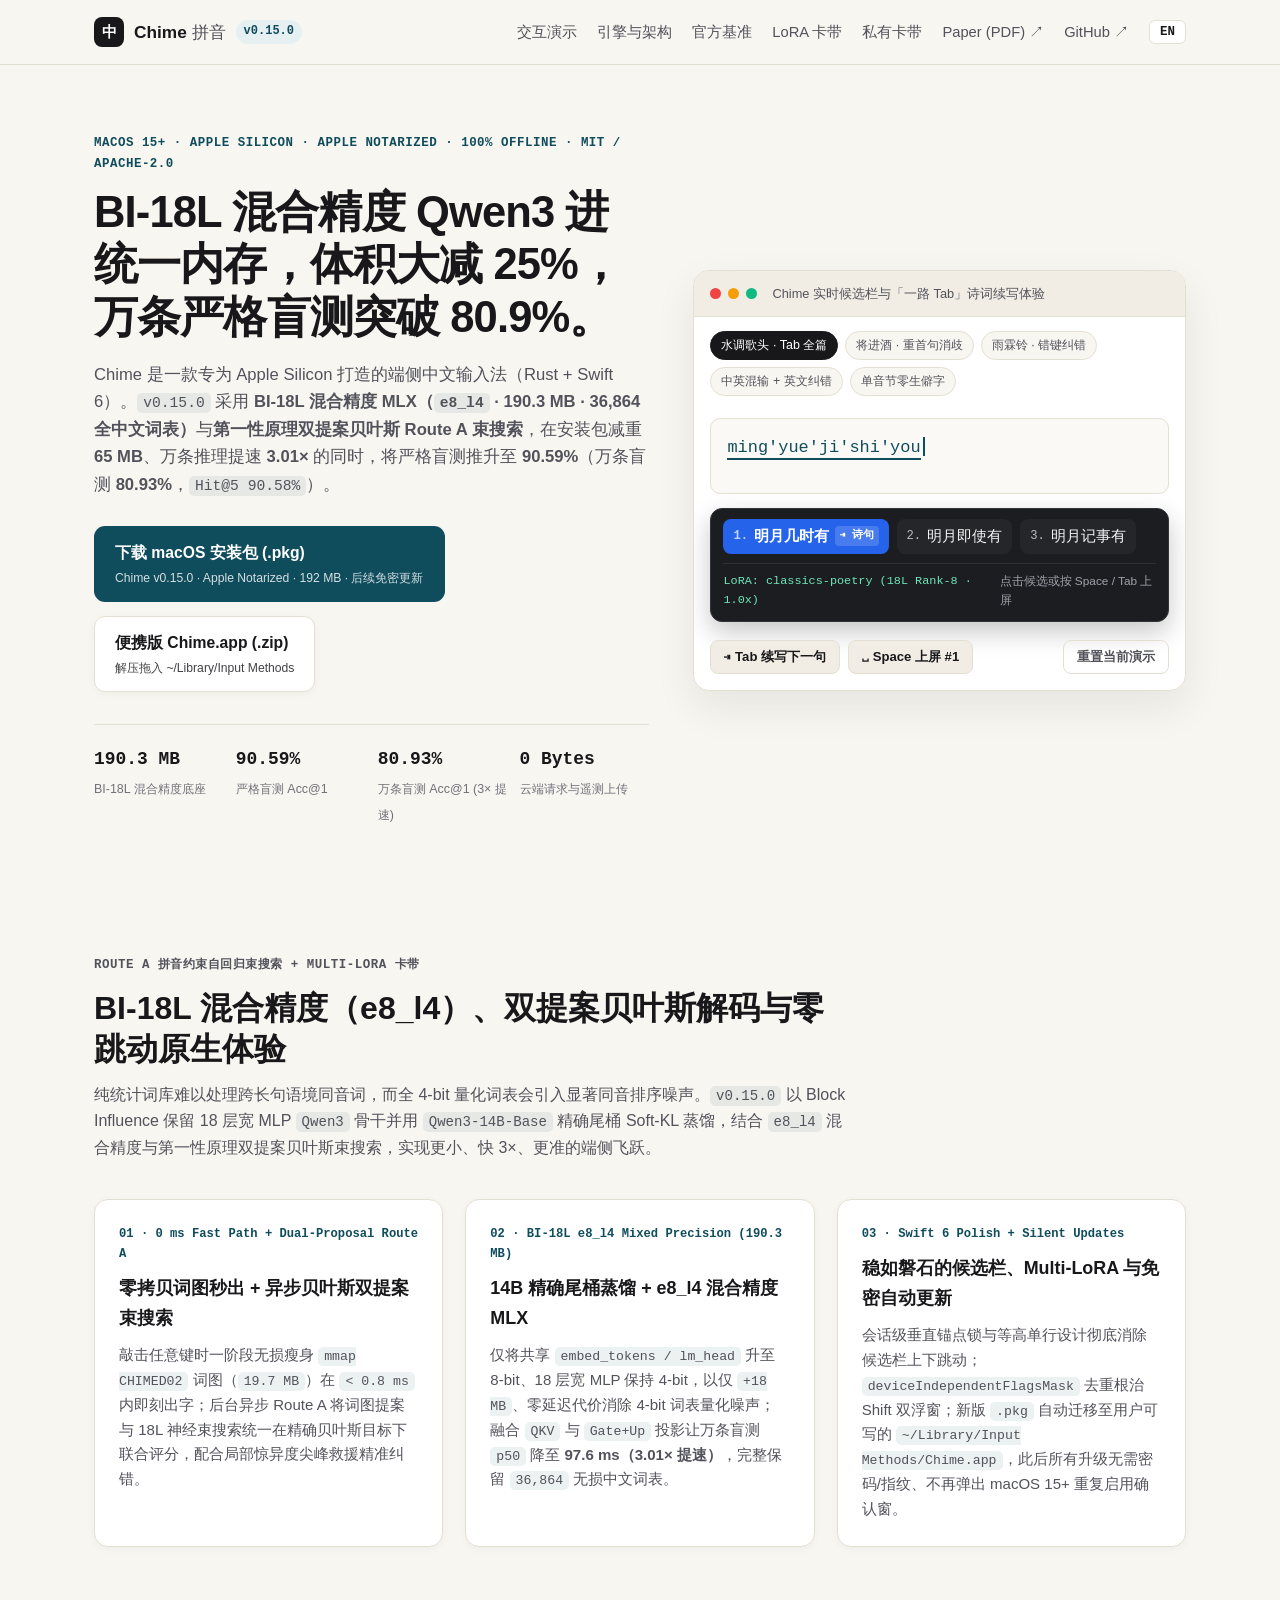
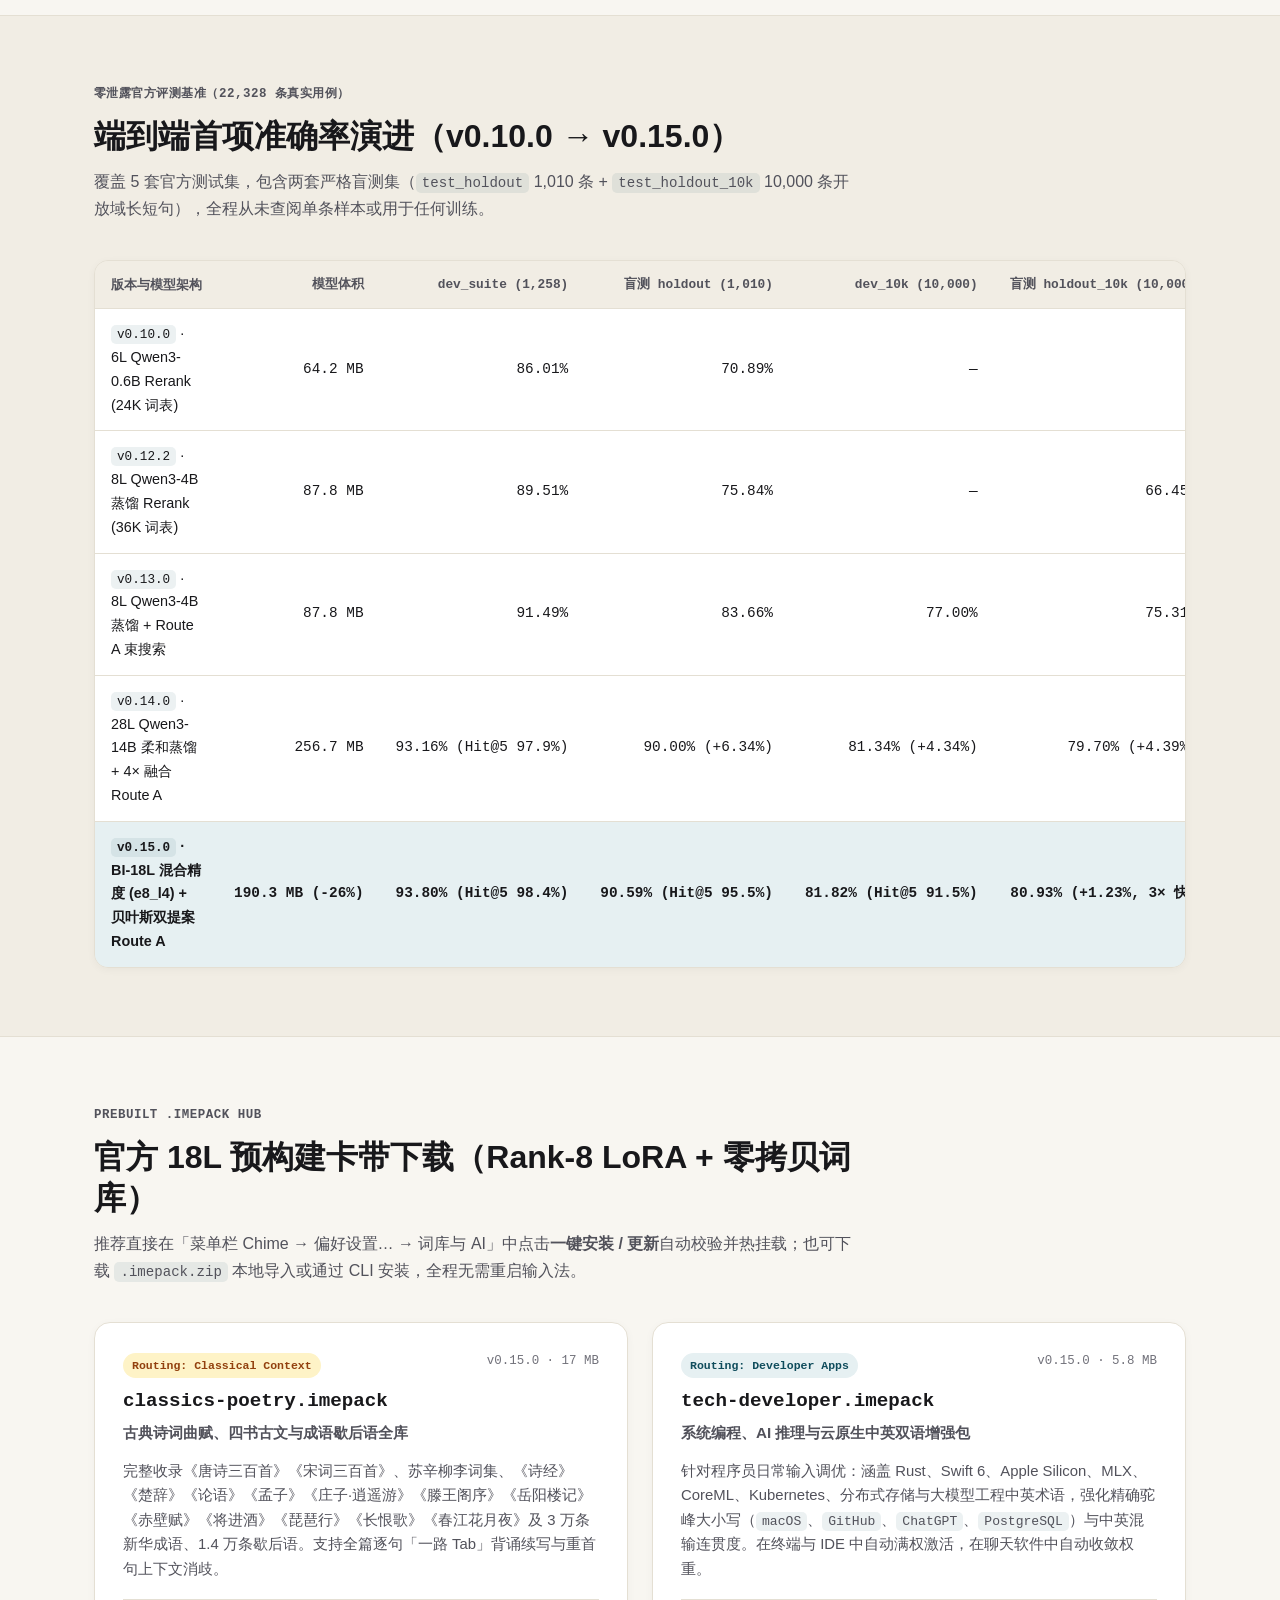
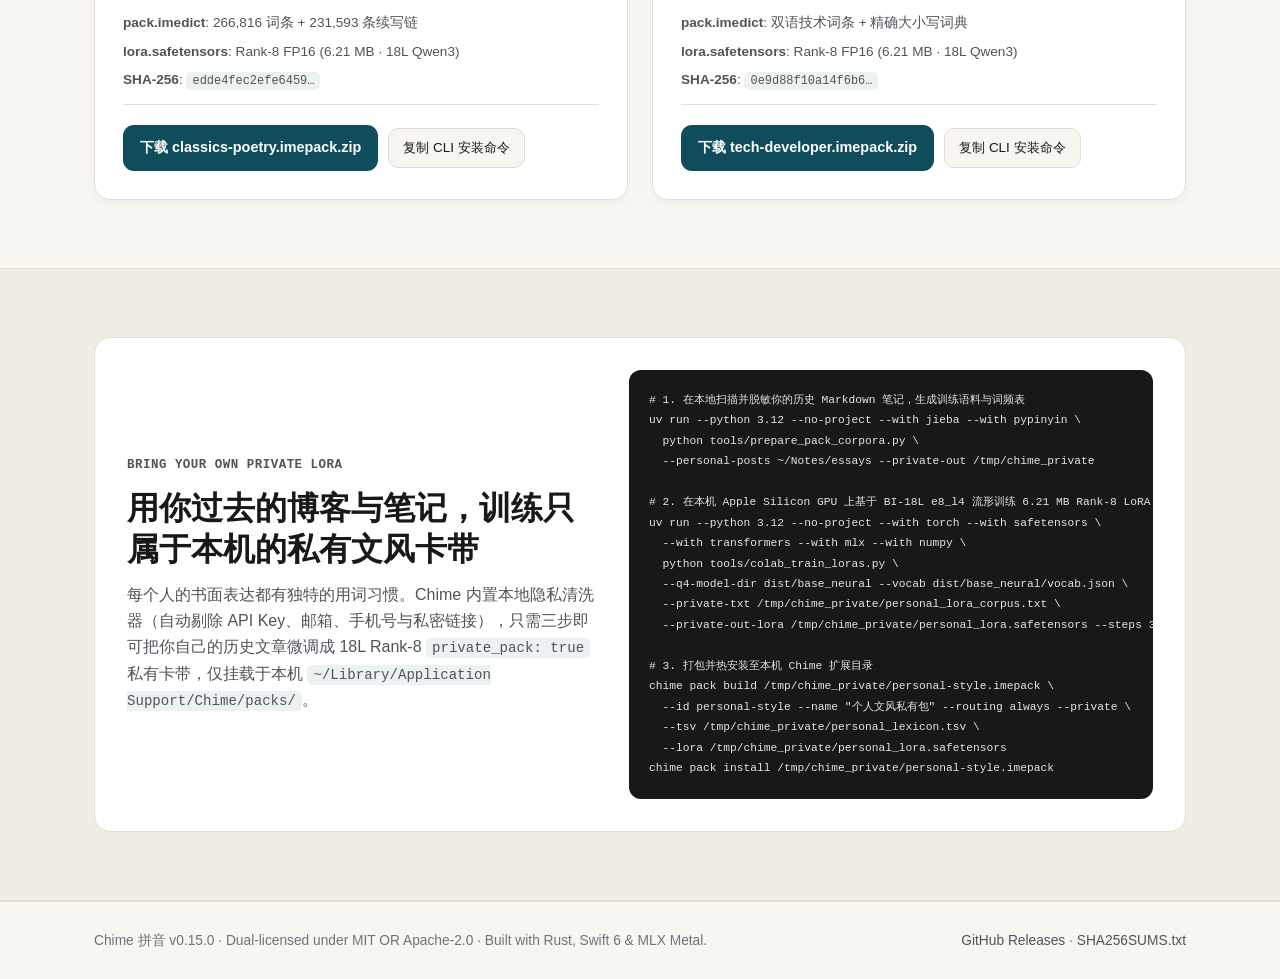
==== commit 4eb8989d: "docs: polish v0.15.0 README and GitHub Pages copy" ====
--- a/site/index.html
+++ b/site/index.html
@@ -35,7 +35,7 @@
           <p class="eyebrow" data-i18n="hero.eyebrow">macOS 15+ · Apple Silicon · Apple Notarized · 100% Offline · MIT / Apache-2.0</p>
           <h1 data-i18n="hero.title">BI-18L 混合精度 Qwen3 进统一内存，体积大减 25%，万条严格盲测突破 80.9%。</h1>
           <p class="lead" data-i18n="hero.lead">
-            Chime 是一款专为 Apple Silicon 打造的端侧中文输入法（Rust + Swift 6）。<code>v0.15.0</code> 采用 <strong>BI-18L 混合精度 MLX（<code>e8_l4</code> · 190.3 MB · 36,864 全中文词表）</strong>与<strong>第一性原理双提案贝叶斯 Route A 束搜索</strong>，在安装包减重 <strong>65 MB</strong>、万条推理提速 <strong>3.01×</strong> 的同时，将严格盲测推升至 <strong>90.59%</strong>（万条盲测 <strong>80.93%</strong>，`Hit@5 90.58%`）。
+            Chime 是一款专为 Apple Silicon 打造的端侧中文输入法（Rust + Swift 6）。<code>v0.15.0</code> 采用 <strong>BI-18L 混合精度 MLX（<code>e8_l4</code> · 190.3 MB · 36,864 全中文词表）</strong>与<strong>第一性原理双提案贝叶斯 Route A 束搜索</strong>，在安装包减重 <strong>65 MB</strong>、万条推理提速 <strong>3.01×</strong> 的同时，将严格盲测推升至 <strong>90.59%</strong>（万条盲测 <strong>80.93%</strong>，<code>Hit@5 90.58%</code>）。
           </p>
           <div class="cta-row">
             <a class="btn btn-primary" id="dl-pkg" href="https://github.com/tyrchen/chime/releases/latest/download/Chime-macos-arm64.pkg">
@@ -107,25 +107,25 @@
       <div class="container">
         <div class="section-header">
           <p class="eyebrow" data-i18n="arch.eyebrow">Route A 拼音约束自回归束搜索 + Multi-LoRA 卡带</p>
-          <h2 data-i18n="arch.title">保留完整 28 层世界知识，4× Metal 提速与零跳动原生体验</h2>
+          <h2 data-i18n="arch.title">BI-18L 混合精度（e8_l4）、双提案贝叶斯解码与零跳动原生体验</h2>
           <p data-i18n="arch.desc">
-            纯统计词库难以处理跨长句语境同音词与新颖表达，而激进剪层又会损耗预训练世界知识。<code>v0.14.0</code> 保留 <code>Qwen3-0.6B</code> 全部 28 层结构并以 <code>Qwen3-14B-Base</code> 柔和 KL 蒸馏增强，结合底层算子融合与异步增量束搜索，实现端侧输入法的准确率与手感双突破。
+            纯统计词库难以处理跨长句语境同音词，而全 4-bit 量化词表会引入显著同音排序噪声。<code>v0.15.0</code> 以 Block Influence 保留 18 层宽 MLP <code>Qwen3</code> 骨干并用 <code>Qwen3-14B-Base</code> 精确尾桶 Soft-KL 蒸馏，结合 <code>e8_l4</code> 混合精度与第一性原理双提案贝叶斯束搜索，实现更小、快 3×、更准的端侧飞跃。
           </p>
         </div>
 
         <div class="arch-grid">
           <article class="arch-card">
-            <div class="arch-step">01 · 0 ms Fast Path + Async Route A</div>
-            <h3 data-i18n="arch.c1Title">零拷贝词图秒出 + 异步拼音约束神经束搜索</h3>
+            <div class="arch-step">01 · 0 ms Fast Path + Dual-Proposal Route A</div>
+            <h3 data-i18n="arch.c1Title">零拷贝词图秒出 + 异步贝叶斯双提案束搜索</h3>
             <p data-i18n="arch.c1Body">
-              敲击任意键时一阶段 <code>mmap CHIMED02</code> 词图在 <code>&lt; 0.8 ms</code> 内即刻出字不卡手；后台异步 Route A 线程基于确定性 <code>TokenPinyinIndex</code> 前缀树与增量 <code>RouteABeamCache</code> 推进 28 层语言模型，无缝刷新整句最优候选。
+              敲击任意键时一阶段无损瘦身 <code>mmap CHIMED02</code> 词图（<code>19.7 MB</code>）在 <code>&lt; 0.8 ms</code> 内即刻出字；后台异步 Route A 将词图提案与 18L 神经束搜索统一在精确贝叶斯目标下联合评分，配合局部惊异度尖峰救援精准纠错。
             </p>
           </article>
           <article class="arch-card">
-            <div class="arch-step">02 · 28L Qwen3-14B Distill (256.7 MB)</div>
-            <h3 data-i18n="arch.c2Title">14B 柔和蒸馏底座 + 4.07× Metal 算子融合</h3>
+            <div class="arch-step">02 · BI-18L e8_l4 Mixed Precision (190.3 MB)</div>
+            <h3 data-i18n="arch.c2Title">14B 精确尾桶蒸馏 + e8_l4 混合精度 MLX</h3>
             <p data-i18n="arch.c2Body">
-              加载期融合 <code>QKV</code> 与 <code>Gate+Up</code> 量化投影（每步减少 84 次 Metal GEMM 启动），并在单次 <code>eval()</code> 屏障内紧凑物化子束 KV 缓存以切断跨步惰性计算图膨胀——整句评测提速 <strong>4.07×</strong>，语境探针 <code>p50</code> 仅 <strong>6.4 ms</strong>，完整保留 <code>36,864</code> 无损中文词表。
+              仅将共享 <code>embed_tokens / lm_head</code> 升至 8-bit、18 层宽 MLP 保持 4-bit，以仅 <code>+18 MB</code>、零延迟代价消除 4-bit 词表量化噪声；融合 <code>QKV</code> 与 <code>Gate+Up</code> 投影让万条盲测 <code>p50</code> 降至 <strong>97.6 ms（3.01× 提速）</strong>，完整保留 <code>36,864</code> 无损中文词表。
             </p>
           </article>
           <article class="arch-card">
